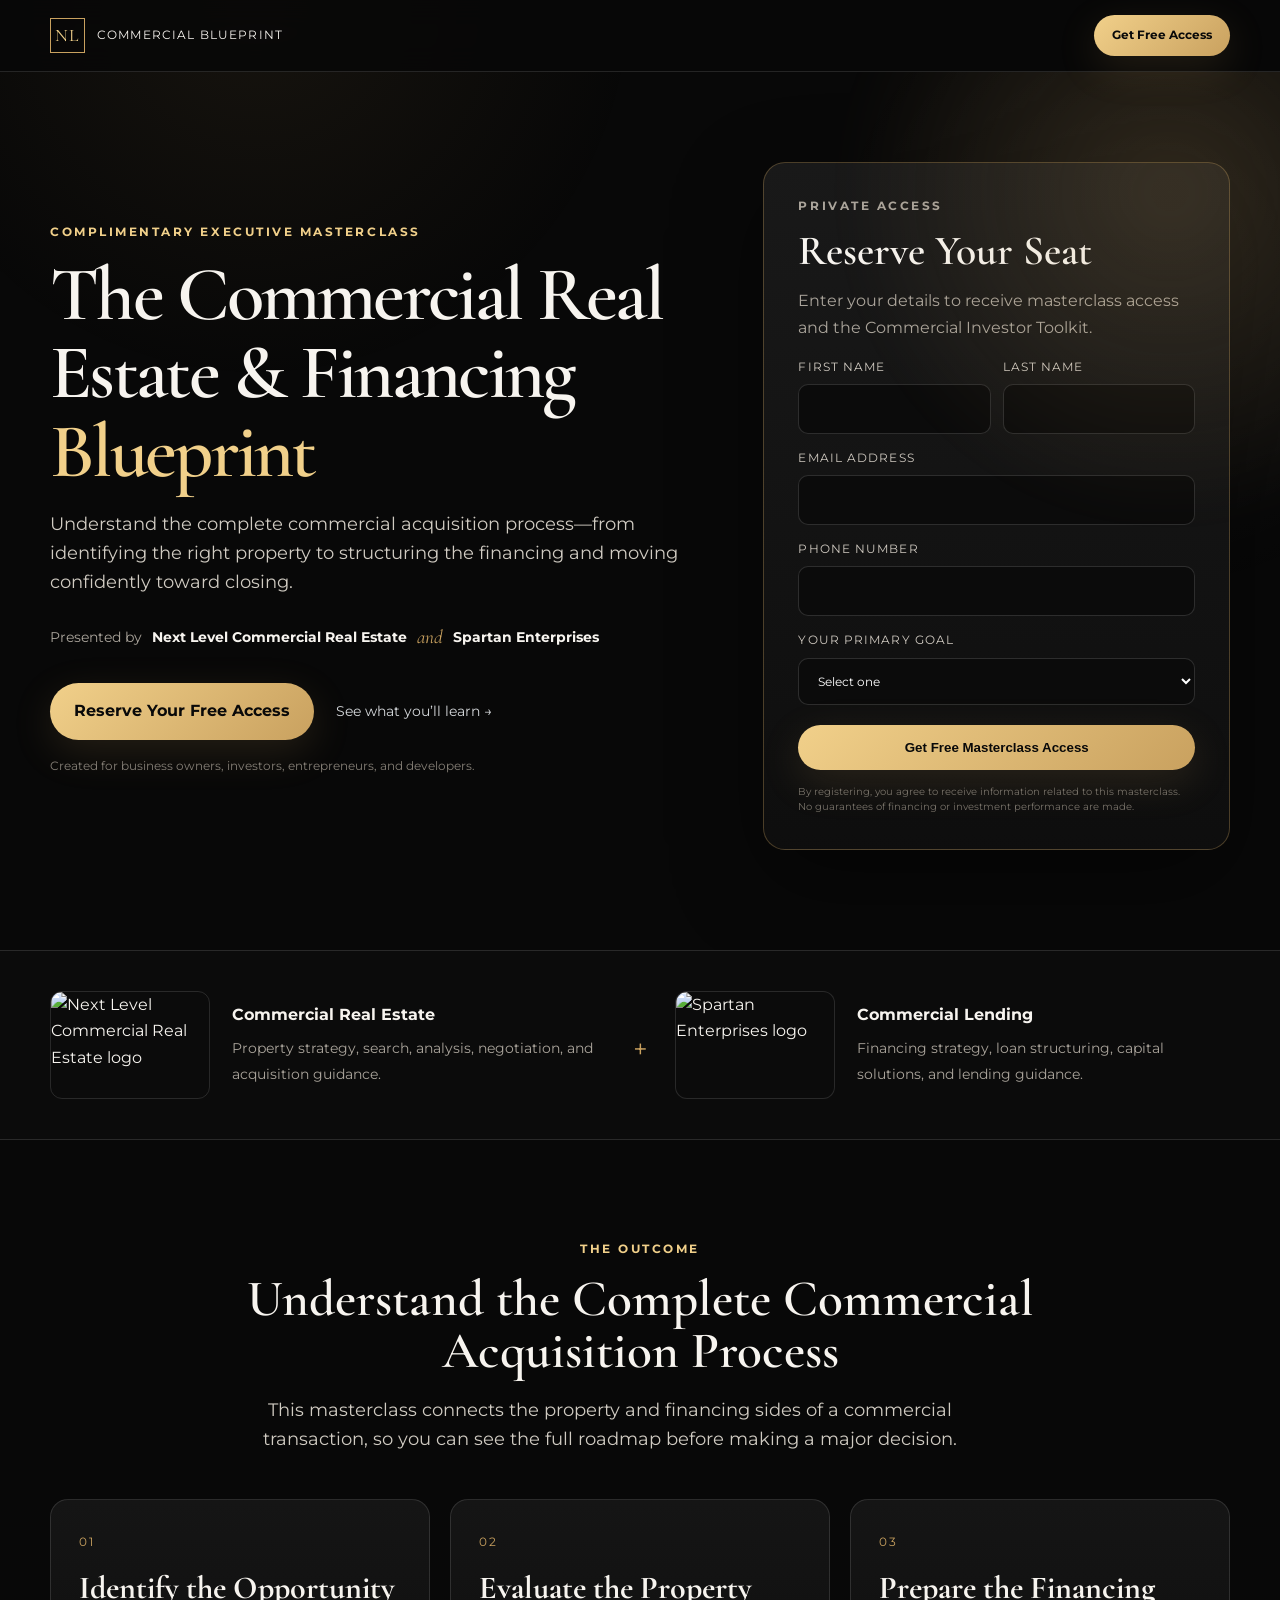
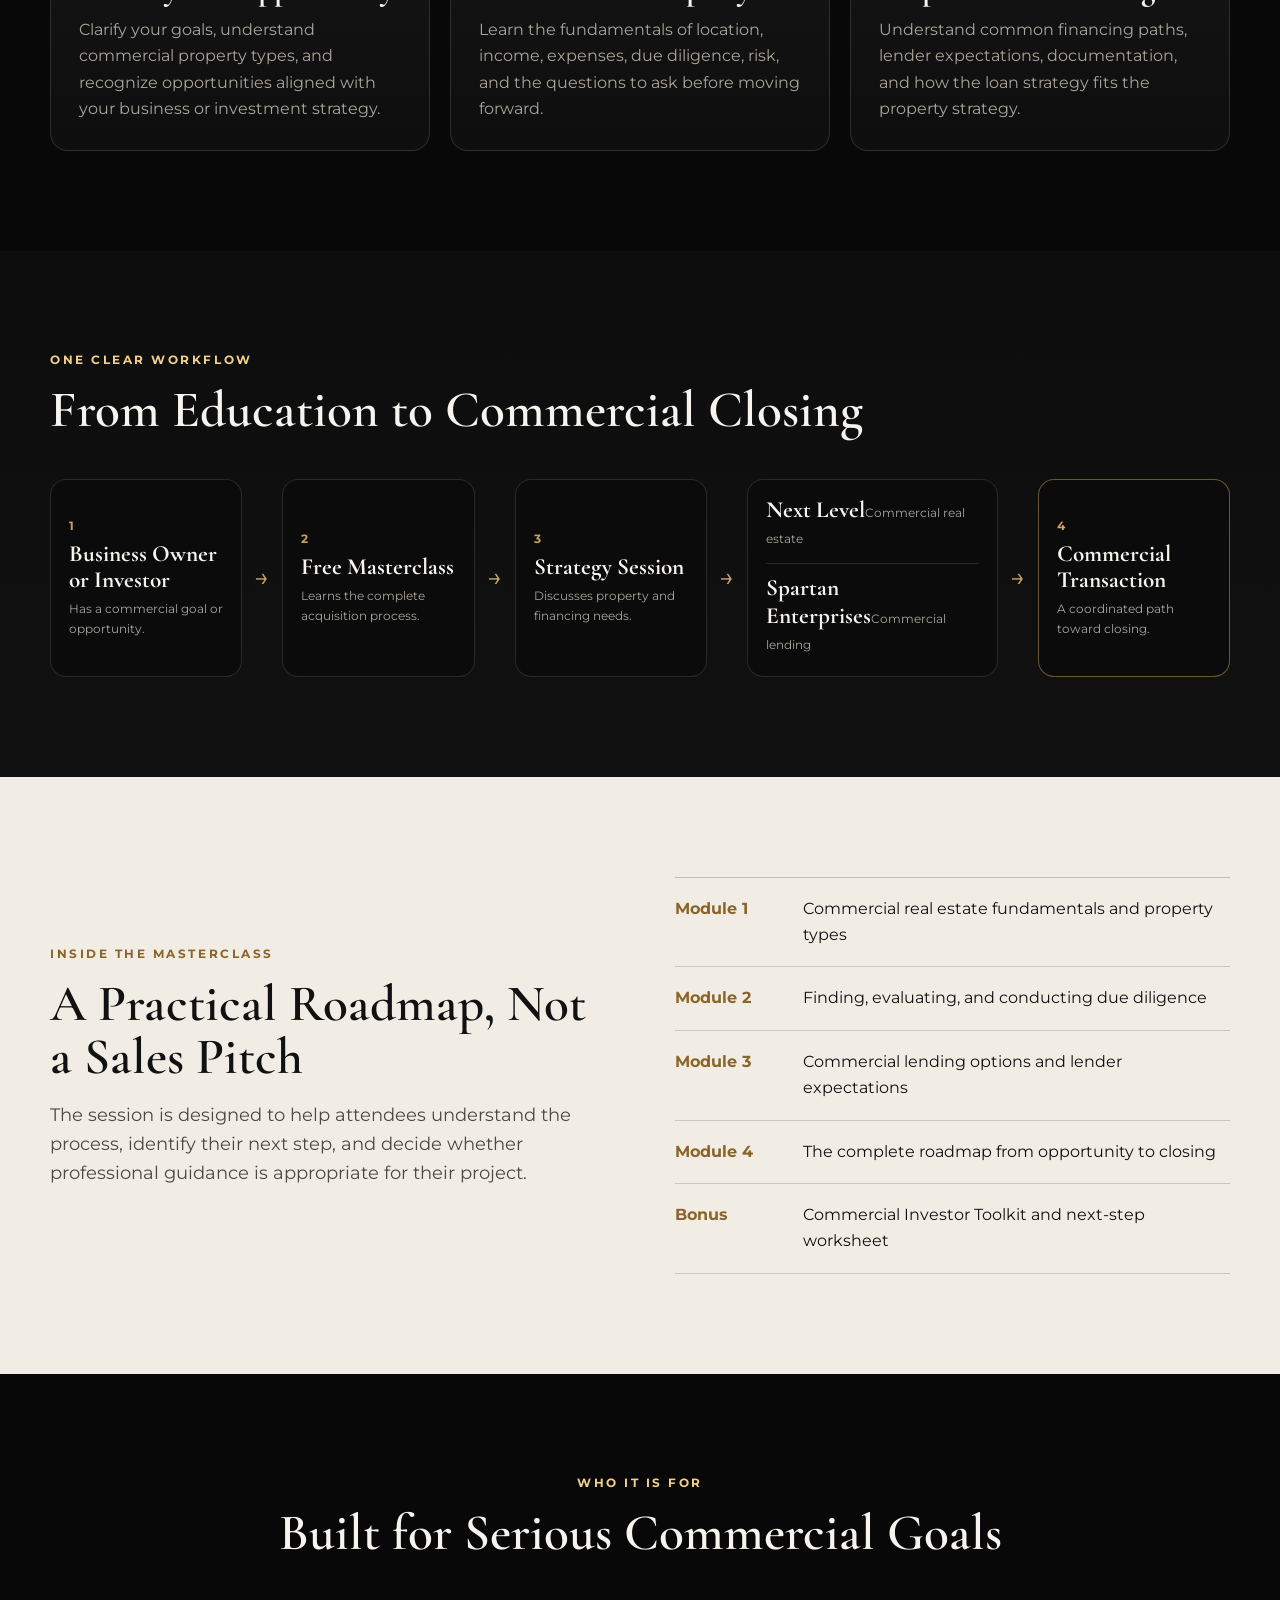
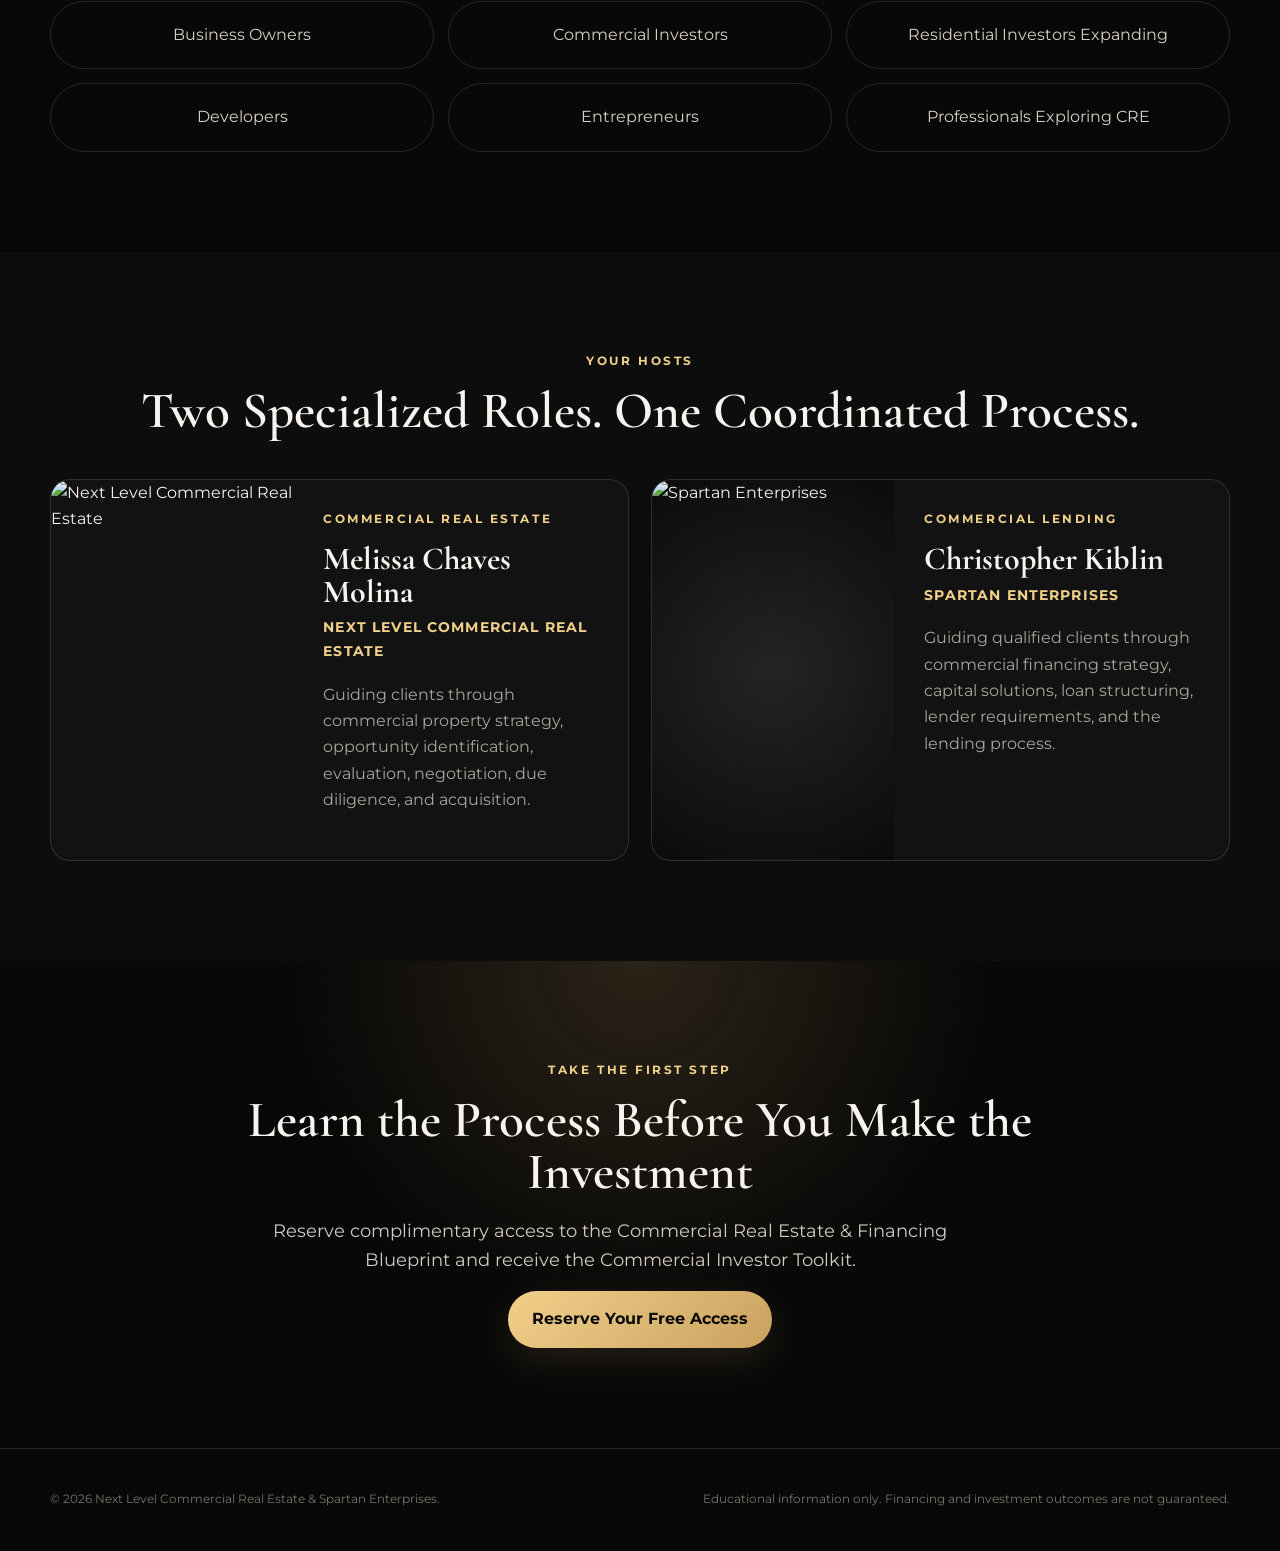
==== index.html @ 34860b04 "Add files via upload" ====
<!doctype html>
<html lang="en">
<head>
  <meta charset="utf-8" />
  <meta name="viewport" content="width=device-width, initial-scale=1" />
  <meta name="description" content="A complimentary commercial real estate and financing masterclass presented by Next Level Commercial Real Estate and Spartan Enterprises." />
  <title>The Commercial Real Estate & Financing Blueprint</title>
  <link rel="preconnect" href="https://fonts.googleapis.com">
  <link rel="preconnect" href="https://fonts.gstatic.com" crossorigin>
  <link href="https://fonts.googleapis.com/css2?family=Cormorant+Garamond:wght@500;600;700&family=Montserrat:wght@400;500;600;700&display=swap" rel="stylesheet">
  <link rel="stylesheet" href="styles.css" />
</head>
<body>
  <header class="site-header">
    <a class="brand-mini" href="#top" aria-label="Home">
      <span class="brand-mark">NL</span>
      <span>Commercial Blueprint</span>
    </a>
    <a class="btn btn-small" href="#register">Get Free Access</a>
  </header>

  <main id="top">
    <section class="hero section">
      <div class="hero-glow"></div>
      <div class="container hero-grid">
        <div class="hero-copy reveal">
          <p class="eyebrow">Complimentary Executive Masterclass</p>
          <h1>The Commercial Real Estate &amp; Financing <span>Blueprint</span></h1>
          <p class="hero-subtitle">Understand the complete commercial acquisition process—from identifying the right property to structuring the financing and moving confidently toward closing.</p>
          <div class="presented-by">
            <span>Presented by</span>
            <strong>Next Level Commercial Real Estate</strong>
            <i>and</i>
            <strong>Spartan Enterprises</strong>
          </div>
          <div class="hero-actions">
            <a class="btn" href="#register">Reserve Your Free Access</a>
            <a class="text-link" href="#learn">See what you’ll learn →</a>
          </div>
          <p class="microcopy">Created for business owners, investors, entrepreneurs, and developers.</p>
        </div>

        <aside class="registration-card reveal" id="register">
          <p class="eyebrow">Private Access</p>
          <h2>Reserve Your Seat</h2>
          <p>Enter your details to receive masterclass access and the Commercial Investor Toolkit.</p>
          <form name="masterclass-registration" method="POST" action="/thank-you.html" data-netlify="true" netlify-honeypot="bot-field">
            <input type="hidden" name="form-name" value="masterclass-registration" />
            <p class="hidden"><label>Don’t fill this out: <input name="bot-field" /></label></p>
            <div class="form-row">
              <label>First name<input required name="first-name" autocomplete="given-name" /></label>
              <label>Last name<input required name="last-name" autocomplete="family-name" /></label>
            </div>
            <label>Email address<input required type="email" name="email" autocomplete="email" /></label>
            <label>Phone number<input required type="tel" name="phone" autocomplete="tel" /></label>
            <label>Your primary goal
              <select required name="goal">
                <option value="">Select one</option>
                <option>Buy a property for my business</option>
                <option>Invest in commercial real estate</option>
                <option>Finance or refinance a property</option>
                <option>Develop a commercial project</option>
                <option>Learn the process first</option>
              </select>
            </label>
            <button class="btn btn-full" type="submit">Get Free Masterclass Access</button>
            <small>By registering, you agree to receive information related to this masterclass. No guarantees of financing or investment performance are made.</small>
          </form>
        </aside>
      </div>
    </section>

    <section class="logo-strip">
      <div class="container logo-grid">
        <article class="logo-card reveal">
          <img src="assets/next-level-logo.jpg" alt="Next Level Commercial Real Estate logo" />
          <div><p>Commercial Real Estate</p><span>Property strategy, search, analysis, negotiation, and acquisition guidance.</span></div>
        </article>
        <div class="plus" aria-hidden="true">+</div>
        <article class="logo-card spartan reveal">
          <img src="assets/spartan-logo.png" alt="Spartan Enterprises logo" />
          <div><p>Commercial Lending</p><span>Financing strategy, loan structuring, capital solutions, and lending guidance.</span></div>
        </article>
      </div>
    </section>

    <section class="section" id="learn">
      <div class="container narrow center reveal">
        <p class="eyebrow">The Outcome</p>
        <h2>Understand the Complete Commercial Acquisition Process</h2>
        <p class="lead">This masterclass connects the property and financing sides of a commercial transaction, so you can see the full roadmap before making a major decision.</p>
      </div>
      <div class="container cards three-col">
        <article class="info-card reveal"><span>01</span><h3>Identify the Opportunity</h3><p>Clarify your goals, understand commercial property types, and recognize opportunities aligned with your business or investment strategy.</p></article>
        <article class="info-card reveal"><span>02</span><h3>Evaluate the Property</h3><p>Learn the fundamentals of location, income, expenses, due diligence, risk, and the questions to ask before moving forward.</p></article>
        <article class="info-card reveal"><span>03</span><h3>Prepare the Financing</h3><p>Understand common financing paths, lender expectations, documentation, and how the loan strategy fits the property strategy.</p></article>
      </div>
    </section>

    <section class="section workflow-section">
      <div class="container">
        <div class="section-heading reveal"><p class="eyebrow">One Clear Workflow</p><h2>From Education to Commercial Closing</h2></div>
        <div class="workflow reveal">
          <div class="step"><b>1</b><strong>Business Owner or Investor</strong><span>Has a commercial goal or opportunity.</span></div>
          <div class="arrow">→</div>
          <div class="step"><b>2</b><strong>Free Masterclass</strong><span>Learns the complete acquisition process.</span></div>
          <div class="arrow">→</div>
          <div class="step"><b>3</b><strong>Strategy Session</strong><span>Discusses property and financing needs.</span></div>
          <div class="arrow">→</div>
          <div class="dual-step">
            <div><strong>Next Level</strong><span>Commercial real estate</span></div>
            <div><strong>Spartan Enterprises</strong><span>Commercial lending</span></div>
          </div>
          <div class="arrow">→</div>
          <div class="step success"><b>4</b><strong>Commercial Transaction</strong><span>A coordinated path toward closing.</span></div>
        </div>
      </div>
    </section>

    <section class="section dark-panel">
      <div class="container split">
        <div class="reveal">
          <p class="eyebrow">Inside the Masterclass</p>
          <h2>A Practical Roadmap, Not a Sales Pitch</h2>
          <p class="lead">The session is designed to help attendees understand the process, identify their next step, and decide whether professional guidance is appropriate for their project.</p>
        </div>
        <div class="lesson-list reveal">
          <div><b>Module 1</b><span>Commercial real estate fundamentals and property types</span></div>
          <div><b>Module 2</b><span>Finding, evaluating, and conducting due diligence</span></div>
          <div><b>Module 3</b><span>Commercial lending options and lender expectations</span></div>
          <div><b>Module 4</b><span>The complete roadmap from opportunity to closing</span></div>
          <div><b>Bonus</b><span>Commercial Investor Toolkit and next-step worksheet</span></div>
        </div>
      </div>
    </section>

    <section class="section">
      <div class="container">
        <div class="section-heading center reveal"><p class="eyebrow">Who It Is For</p><h2>Built for Serious Commercial Goals</h2></div>
        <div class="audience-grid reveal">
          <span>Business Owners</span><span>Commercial Investors</span><span>Residential Investors Expanding</span><span>Developers</span><span>Entrepreneurs</span><span>Professionals Exploring CRE</span>
        </div>
      </div>
    </section>

    <section class="section hosts-section">
      <div class="container">
        <div class="section-heading center reveal"><p class="eyebrow">Your Hosts</p><h2>Two Specialized Roles. One Coordinated Process.</h2></div>
        <div class="host-grid">
          <article class="host-card reveal"><img src="assets/next-level-logo.jpg" alt="Next Level Commercial Real Estate" /><div><p class="eyebrow">Commercial Real Estate</p><h3>Melissa Chaves Molina</h3><h4>Next Level Commercial Real Estate</h4><p>Guiding clients through commercial property strategy, opportunity identification, evaluation, negotiation, due diligence, and acquisition.</p></div></article>
          <article class="host-card reveal"><img class="spartan-host" src="assets/spartan-logo.png" alt="Spartan Enterprises" /><div><p class="eyebrow">Commercial Lending</p><h3>Christopher Kiblin</h3><h4>Spartan Enterprises</h4><p>Guiding qualified clients through commercial financing strategy, capital solutions, loan structuring, lender requirements, and the lending process.</p></div></article>
        </div>
      </div>
    </section>

    <section class="section final-cta">
      <div class="container center narrow reveal">
        <p class="eyebrow">Take the First Step</p>
        <h2>Learn the Process Before You Make the Investment</h2>
        <p class="lead">Reserve complimentary access to the Commercial Real Estate &amp; Financing Blueprint and receive the Commercial Investor Toolkit.</p>
        <a class="btn" href="#register">Reserve Your Free Access</a>
      </div>
    </section>
  </main>

  <footer>
    <div class="container footer-grid"><p>© <span id="year"></span> Next Level Commercial Real Estate &amp; Spartan Enterprises.</p><p>Educational information only. Financing and investment outcomes are not guaranteed.</p></div>
  </footer>
  <script src="script.js"></script>
</body>
</html>
---- styles.css ----
:root{--black:#080808;--panel:#111;--panel2:#171717;--white:#f7f4ef;--muted:#aaa49b;--gold:#c9a15f;--gold2:#f1d08a;--silver:#d4d7da;--line:rgba(255,255,255,.12);--radius:22px}
*{box-sizing:border-box}html{scroll-behavior:smooth}body{margin:0;background:var(--black);color:var(--white);font-family:Montserrat,Arial,sans-serif;line-height:1.65}body:before{content:"";position:fixed;inset:0;pointer-events:none;background:radial-gradient(circle at 20% 0%,rgba(201,161,95,.08),transparent 28%),radial-gradient(circle at 90% 30%,rgba(255,255,255,.045),transparent 25%);z-index:-1}img{max-width:100%;display:block}a{color:inherit;text-decoration:none}.container{width:min(1180px,calc(100% - 40px));margin:auto}.narrow{max-width:820px}.center{text-align:center}.section{padding:100px 0}.site-header{height:72px;display:flex;align-items:center;justify-content:space-between;padding:0 max(24px,calc((100% - 1180px)/2));border-bottom:1px solid var(--line);position:sticky;top:0;background:rgba(8,8,8,.86);backdrop-filter:blur(14px);z-index:20}.brand-mini{display:flex;gap:12px;align-items:center;text-transform:uppercase;letter-spacing:.1em;font-size:.72rem}.brand-mark{display:grid;place-items:center;width:35px;height:35px;border:1px solid var(--gold);color:var(--gold2);font-family:"Cormorant Garamond",serif;font-size:1.1rem}.btn{display:inline-flex;align-items:center;justify-content:center;background:linear-gradient(135deg,var(--gold2),var(--gold));color:#090909;padding:15px 24px;border:none;border-radius:999px;font-weight:700;cursor:pointer;box-shadow:0 12px 40px rgba(201,161,95,.15);transition:.2s transform,.2s box-shadow}.btn:hover{transform:translateY(-2px);box-shadow:0 16px 50px rgba(201,161,95,.25)}.btn-small{padding:10px 18px;font-size:.78rem}.btn-full{width:100%;margin-top:6px}.hero{position:relative;overflow:hidden;padding-top:90px}.hero-glow{position:absolute;width:720px;height:720px;border-radius:50%;background:radial-gradient(circle,rgba(201,161,95,.18),transparent 65%);right:-250px;top:-240px;filter:blur(15px)}.hero-grid{display:grid;grid-template-columns:1.1fr .8fr;gap:72px;align-items:center}.eyebrow{text-transform:uppercase;letter-spacing:.22em;color:var(--gold2);font-size:.72rem;font-weight:700;margin:0 0 14px}h1,h2,h3{font-family:"Cormorant Garamond",serif;line-height:1.02;margin:0}h1{font-size:clamp(3.2rem,6vw,6.4rem);font-weight:600;letter-spacing:-.035em}h1 span{color:var(--gold2)}h2{font-size:clamp(2.5rem,4vw,4.4rem);font-weight:600}h3{font-size:2rem}.hero-subtitle,.lead{color:#d0cbc2;font-size:1.1rem;max-width:760px}.presented-by{margin:26px 0;display:flex;flex-wrap:wrap;gap:8px 10px;align-items:center;color:var(--muted);font-size:.9rem}.presented-by strong{color:var(--white)}.presented-by i{color:var(--gold);font-family:"Cormorant Garamond",serif;font-size:1.2rem}.hero-actions{display:flex;align-items:center;gap:22px;margin-top:30px}.text-link{color:var(--silver);font-size:.9rem}.microcopy{font-size:.78rem;color:#857f76;margin-top:16px}.registration-card{background:linear-gradient(180deg,rgba(26,26,26,.96),rgba(14,14,14,.98));border:1px solid rgba(201,161,95,.32);border-radius:var(--radius);padding:34px;box-shadow:0 30px 90px rgba(0,0,0,.45)}.registration-card h2{font-size:2.6rem}.registration-card>p{color:var(--muted)}form{display:grid;gap:14px}.form-row{display:grid;grid-template-columns:1fr 1fr;gap:12px}label{display:grid;gap:7px;font-size:.76rem;text-transform:uppercase;letter-spacing:.09em;color:#cfc9c0}input,select{width:100%;padding:14px 15px;border:1px solid rgba(255,255,255,.14);border-radius:10px;background:#0b0b0b;color:white;font:inherit;outline:none}input:focus,select:focus{border-color:var(--gold)}form small{color:#777168;font-size:.65rem;line-height:1.5}.hidden{display:none}.logo-strip{padding:40px 0;border-block:1px solid var(--line);background:#0b0b0b}.logo-grid{display:grid;grid-template-columns:1fr auto 1fr;gap:28px;align-items:center}.logo-card{display:grid;grid-template-columns:160px 1fr;gap:22px;align-items:center}.logo-card img{width:160px;height:108px;object-fit:cover;border-radius:12px;border:1px solid var(--line)}.logo-card.spartan img{object-fit:contain;background:#0b0b0b}.logo-card p{font-weight:700;margin:0 0 6px}.logo-card span{font-size:.85rem;color:var(--muted)}.plus{font:600 2rem "Cormorant Garamond",serif;color:var(--gold)}.three-col{display:grid;grid-template-columns:repeat(3,1fr);gap:20px;margin-top:46px}.info-card{padding:28px;border:1px solid var(--line);border-radius:18px;background:linear-gradient(180deg,#151515,#0e0e0e)}.info-card>span{color:var(--gold);font-size:.75rem;letter-spacing:.2em}.info-card h3{margin:18px 0 12px;font-size:2rem}.info-card p{color:var(--muted);margin:0}.section-heading{margin-bottom:42px}.workflow-section{background:linear-gradient(180deg,#0d0d0d,#111)}.workflow{display:grid;grid-template-columns:1fr auto 1fr auto 1fr auto 1.3fr auto 1fr;gap:12px;align-items:stretch}.step,.dual-step{border:1px solid var(--line);border-radius:16px;padding:18px;background:#0b0b0b;display:flex;flex-direction:column;justify-content:center}.step b{color:var(--gold);font-size:.75rem}.step strong,.dual-step strong{margin:6px 0;font-family:"Cormorant Garamond",serif;font-size:1.45rem;line-height:1.1}.step span,.dual-step span{color:var(--muted);font-size:.75rem}.arrow{display:grid;place-items:center;color:var(--gold);font-size:1.6rem}.dual-step{gap:12px}.dual-step div+div{padding-top:12px;border-top:1px solid var(--line)}.success{border-color:rgba(201,161,95,.5)}.dark-panel{background:#f1ede5;color:#111}.dark-panel .eyebrow{color:#8a6428}.dark-panel .lead{color:#4c4943}.split{display:grid;grid-template-columns:1fr 1fr;gap:70px;align-items:center}.lesson-list{border-top:1px solid rgba(0,0,0,.2)}.lesson-list div{display:grid;grid-template-columns:110px 1fr;gap:18px;padding:18px 0;border-bottom:1px solid rgba(0,0,0,.16)}.lesson-list b{color:#8a6428}.audience-grid{display:grid;grid-template-columns:repeat(3,1fr);gap:14px}.audience-grid span{padding:20px;border:1px solid var(--line);border-radius:999px;text-align:center;color:#d7d0c5}.hosts-section{background:#0d0d0d}.host-grid{display:grid;grid-template-columns:1fr 1fr;gap:22px}.host-card{border:1px solid var(--line);border-radius:20px;overflow:hidden;background:#121212;display:grid;grid-template-columns:42% 1fr;min-height:360px}.host-card img{width:100%;height:100%;object-fit:cover}.host-card .spartan-host{object-fit:contain;background:radial-gradient(circle,#242424,#0b0b0b)}.host-card>div{padding:30px}.host-card h4{color:var(--gold2);margin:8px 0 18px;font-size:.9rem;text-transform:uppercase;letter-spacing:.08em}.host-card p:last-child{color:var(--muted)}.final-cta{background:radial-gradient(circle at 50% 0%,rgba(201,161,95,.18),transparent 45%)}footer{padding:30px 0;border-top:1px solid var(--line);color:#777168;font-size:.72rem}.footer-grid{display:flex;justify-content:space-between;gap:24px}.reveal{opacity:0;transform:translateY(18px);transition:.7s ease}.reveal.visible{opacity:1;transform:none}
@media(max-width:980px){.hero-grid,.split,.host-grid{grid-template-columns:1fr}.hero-grid{gap:45px}.workflow{grid-template-columns:1fr}.arrow{transform:rotate(90deg)}.logo-grid{grid-template-columns:1fr}.plus{text-align:center}.three-col{grid-template-columns:1fr}.host-card{grid-template-columns:220px 1fr}}
@media(max-width:650px){.section{padding:72px 0}.container{width:min(100% - 24px,1180px)}.site-header{padding:0 14px}.brand-mini span:last-child{display:none}.hero{padding-top:55px}.hero-actions{align-items:flex-start;flex-direction:column}.form-row{grid-template-columns:1fr}.registration-card{padding:24px}.logo-card{grid-template-columns:110px 1fr}.logo-card img{width:110px;height:85px}.audience-grid{grid-template-columns:1fr}.host-card{grid-template-columns:1fr}.host-card img{height:250px}.footer-grid{flex-direction:column}.presented-by{display:block}.presented-by>*{display:block;margin:5px 0}}
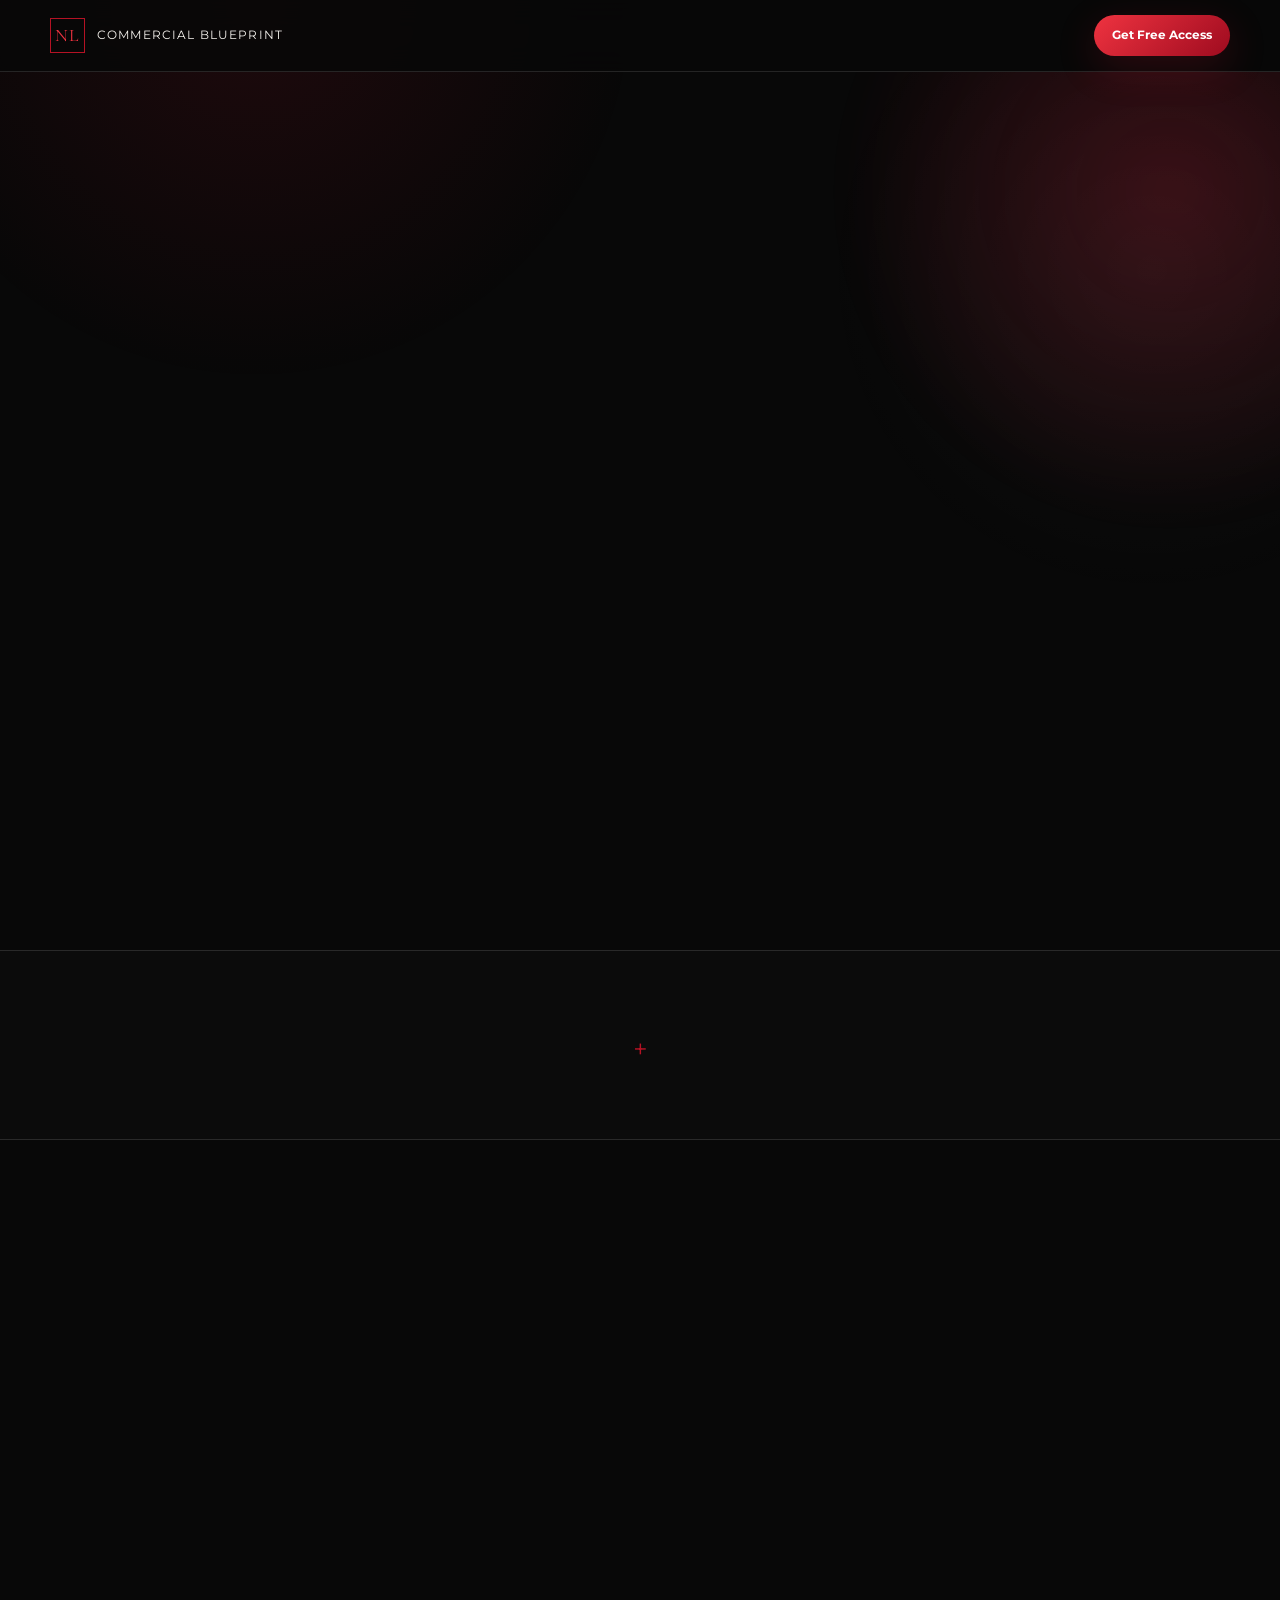
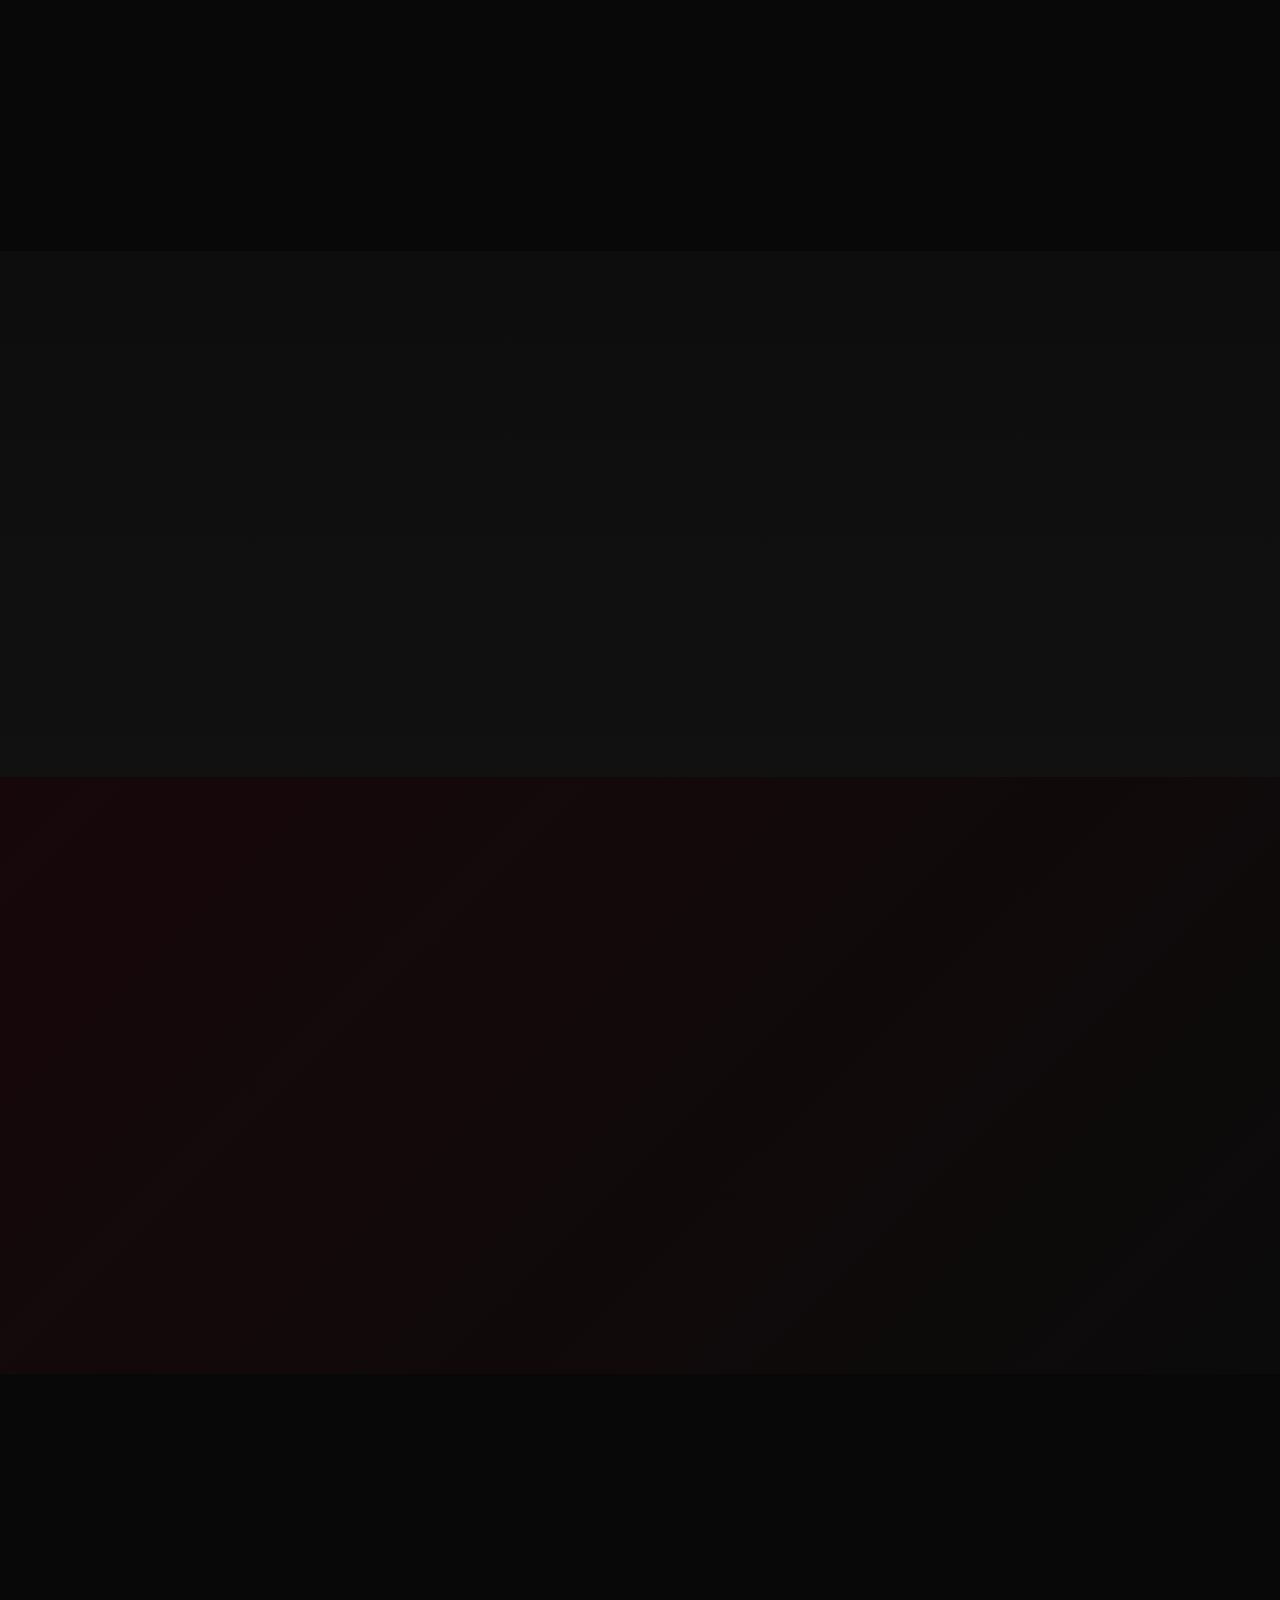
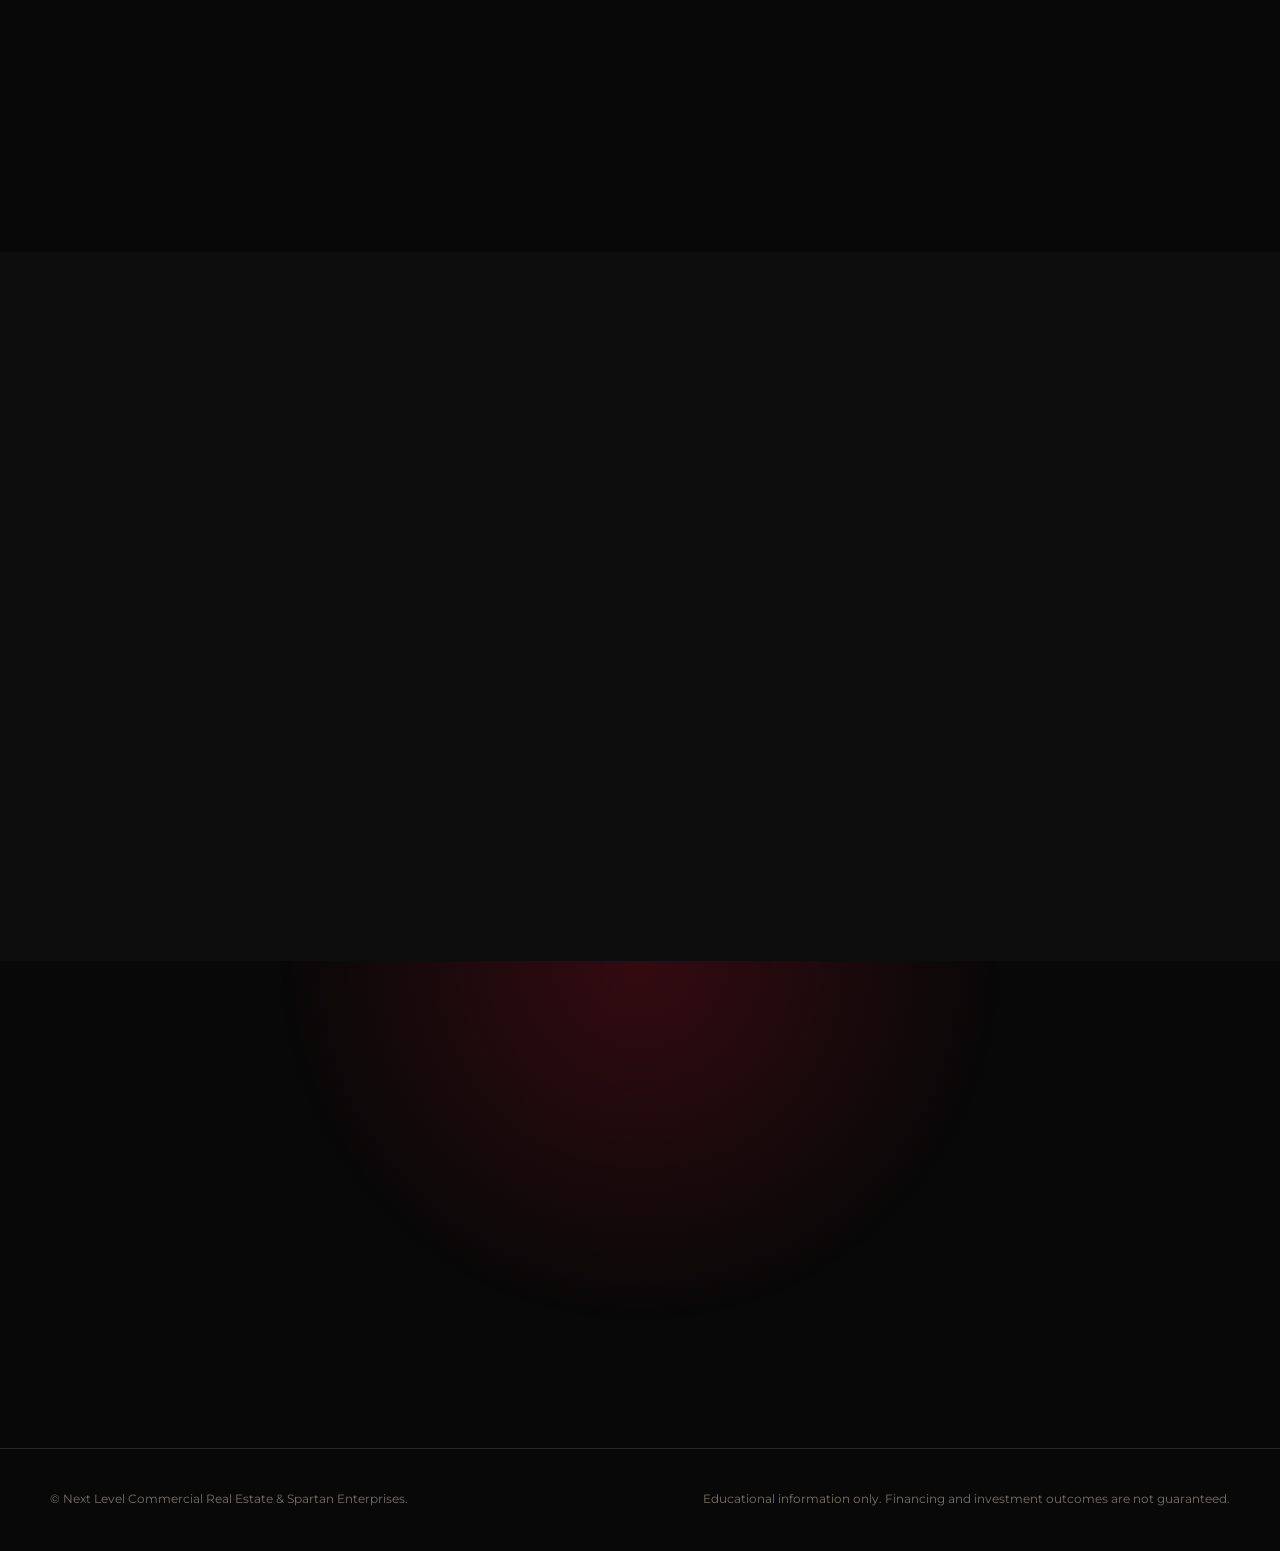
==== commit 818d74ed: "commercial-blueprint" ====
--- a/index.html
+++ b/index.html
@@ -73,12 +73,12 @@
     <section class="logo-strip">
       <div class="container logo-grid">
         <article class="logo-card reveal">
-          <img src="assets/next-level-logo.jpg" alt="Next Level Commercial Real Estate logo" />
+          <img src="./next-level-logo.jpg" alt="Next Level Commercial Real Estate logo" />
           <div><p>Commercial Real Estate</p><span>Property strategy, search, analysis, negotiation, and acquisition guidance.</span></div>
         </article>
         <div class="plus" aria-hidden="true">+</div>
         <article class="logo-card spartan reveal">
-          <img src="assets/spartan-logo.png" alt="Spartan Enterprises logo" />
+          <img src="./spartan-logo.png" alt="Spartan Enterprises logo" />
           <div><p>Commercial Lending</p><span>Financing strategy, loan structuring, capital solutions, and lending guidance.</span></div>
         </article>
       </div>
@@ -147,8 +147,8 @@
       <div class="container">
         <div class="section-heading center reveal"><p class="eyebrow">Your Hosts</p><h2>Two Specialized Roles. One Coordinated Process.</h2></div>
         <div class="host-grid">
-          <article class="host-card reveal"><img src="assets/next-level-logo.jpg" alt="Next Level Commercial Real Estate" /><div><p class="eyebrow">Commercial Real Estate</p><h3>Melissa Chaves Molina</h3><h4>Next Level Commercial Real Estate</h4><p>Guiding clients through commercial property strategy, opportunity identification, evaluation, negotiation, due diligence, and acquisition.</p></div></article>
-          <article class="host-card reveal"><img class="spartan-host" src="assets/spartan-logo.png" alt="Spartan Enterprises" /><div><p class="eyebrow">Commercial Lending</p><h3>Christopher Kiblin</h3><h4>Spartan Enterprises</h4><p>Guiding qualified clients through commercial financing strategy, capital solutions, loan structuring, lender requirements, and the lending process.</p></div></article>
+          <article class="host-card reveal"><img src="./next-level-logo.jpg" alt="Next Level Commercial Real Estate" /><div><p class="eyebrow">Commercial Real Estate</p><h3>Melissa Chaves Molina</h3><h4>Next Level Commercial Real Estate</h4><p>Guiding clients through commercial property strategy, opportunity identification, evaluation, negotiation, due diligence, and acquisition.</p></div></article>
+          <article class="host-card reveal"><img class="spartan-host" src="./spartan-logo.png" alt="Spartan Enterprises" /><div><p class="eyebrow">Commercial Lending</p><h3>Christopher Kiblin</h3><h4>Spartan Enterprises</h4><p>Guiding qualified clients through commercial financing strategy, capital solutions, loan structuring, lender requirements, and the lending process.</p></div></article>
         </div>
       </div>
     </section>
--- a/styles.css
+++ b/styles.css
@@ -1,4 +1,6 @@
-:root{--black:#080808;--panel:#111;--panel2:#171717;--white:#f7f4ef;--muted:#aaa49b;--gold:#c9a15f;--gold2:#f1d08a;--silver:#d4d7da;--line:rgba(255,255,255,.12);--radius:22px}
-*{box-sizing:border-box}html{scroll-behavior:smooth}body{margin:0;background:var(--black);color:var(--white);font-family:Montserrat,Arial,sans-serif;line-height:1.65}body:before{content:"";position:fixed;inset:0;pointer-events:none;background:radial-gradient(circle at 20% 0%,rgba(201,161,95,.08),transparent 28%),radial-gradient(circle at 90% 30%,rgba(255,255,255,.045),transparent 25%);z-index:-1}img{max-width:100%;display:block}a{color:inherit;text-decoration:none}.container{width:min(1180px,calc(100% - 40px));margin:auto}.narrow{max-width:820px}.center{text-align:center}.section{padding:100px 0}.site-header{height:72px;display:flex;align-items:center;justify-content:space-between;padding:0 max(24px,calc((100% - 1180px)/2));border-bottom:1px solid var(--line);position:sticky;top:0;background:rgba(8,8,8,.86);backdrop-filter:blur(14px);z-index:20}.brand-mini{display:flex;gap:12px;align-items:center;text-transform:uppercase;letter-spacing:.1em;font-size:.72rem}.brand-mark{display:grid;place-items:center;width:35px;height:35px;border:1px solid var(--gold);color:var(--gold2);font-family:"Cormorant Garamond",serif;font-size:1.1rem}.btn{display:inline-flex;align-items:center;justify-content:center;background:linear-gradient(135deg,var(--gold2),var(--gold));color:#090909;padding:15px 24px;border:none;border-radius:999px;font-weight:700;cursor:pointer;box-shadow:0 12px 40px rgba(201,161,95,.15);transition:.2s transform,.2s box-shadow}.btn:hover{transform:translateY(-2px);box-shadow:0 16px 50px rgba(201,161,95,.25)}.btn-small{padding:10px 18px;font-size:.78rem}.btn-full{width:100%;margin-top:6px}.hero{position:relative;overflow:hidden;padding-top:90px}.hero-glow{position:absolute;width:720px;height:720px;border-radius:50%;background:radial-gradient(circle,rgba(201,161,95,.18),transparent 65%);right:-250px;top:-240px;filter:blur(15px)}.hero-grid{display:grid;grid-template-columns:1.1fr .8fr;gap:72px;align-items:center}.eyebrow{text-transform:uppercase;letter-spacing:.22em;color:var(--gold2);font-size:.72rem;font-weight:700;margin:0 0 14px}h1,h2,h3{font-family:"Cormorant Garamond",serif;line-height:1.02;margin:0}h1{font-size:clamp(3.2rem,6vw,6.4rem);font-weight:600;letter-spacing:-.035em}h1 span{color:var(--gold2)}h2{font-size:clamp(2.5rem,4vw,4.4rem);font-weight:600}h3{font-size:2rem}.hero-subtitle,.lead{color:#d0cbc2;font-size:1.1rem;max-width:760px}.presented-by{margin:26px 0;display:flex;flex-wrap:wrap;gap:8px 10px;align-items:center;color:var(--muted);font-size:.9rem}.presented-by strong{color:var(--white)}.presented-by i{color:var(--gold);font-family:"Cormorant Garamond",serif;font-size:1.2rem}.hero-actions{display:flex;align-items:center;gap:22px;margin-top:30px}.text-link{color:var(--silver);font-size:.9rem}.microcopy{font-size:.78rem;color:#857f76;margin-top:16px}.registration-card{background:linear-gradient(180deg,rgba(26,26,26,.96),rgba(14,14,14,.98));border:1px solid rgba(201,161,95,.32);border-radius:var(--radius);padding:34px;box-shadow:0 30px 90px rgba(0,0,0,.45)}.registration-card h2{font-size:2.6rem}.registration-card>p{color:var(--muted)}form{display:grid;gap:14px}.form-row{display:grid;grid-template-columns:1fr 1fr;gap:12px}label{display:grid;gap:7px;font-size:.76rem;text-transform:uppercase;letter-spacing:.09em;color:#cfc9c0}input,select{width:100%;padding:14px 15px;border:1px solid rgba(255,255,255,.14);border-radius:10px;background:#0b0b0b;color:white;font:inherit;outline:none}input:focus,select:focus{border-color:var(--gold)}form small{color:#777168;font-size:.65rem;line-height:1.5}.hidden{display:none}.logo-strip{padding:40px 0;border-block:1px solid var(--line);background:#0b0b0b}.logo-grid{display:grid;grid-template-columns:1fr auto 1fr;gap:28px;align-items:center}.logo-card{display:grid;grid-template-columns:160px 1fr;gap:22px;align-items:center}.logo-card img{width:160px;height:108px;object-fit:cover;border-radius:12px;border:1px solid var(--line)}.logo-card.spartan img{object-fit:contain;background:#0b0b0b}.logo-card p{font-weight:700;margin:0 0 6px}.logo-card span{font-size:.85rem;color:var(--muted)}.plus{font:600 2rem "Cormorant Garamond",serif;color:var(--gold)}.three-col{display:grid;grid-template-columns:repeat(3,1fr);gap:20px;margin-top:46px}.info-card{padding:28px;border:1px solid var(--line);border-radius:18px;background:linear-gradient(180deg,#151515,#0e0e0e)}.info-card>span{color:var(--gold);font-size:.75rem;letter-spacing:.2em}.info-card h3{margin:18px 0 12px;font-size:2rem}.info-card p{color:var(--muted);margin:0}.section-heading{margin-bottom:42px}.workflow-section{background:linear-gradient(180deg,#0d0d0d,#111)}.workflow{display:grid;grid-template-columns:1fr auto 1fr auto 1fr auto 1.3fr auto 1fr;gap:12px;align-items:stretch}.step,.dual-step{border:1px solid var(--line);border-radius:16px;padding:18px;background:#0b0b0b;display:flex;flex-direction:column;justify-content:center}.step b{color:var(--gold);font-size:.75rem}.step strong,.dual-step strong{margin:6px 0;font-family:"Cormorant Garamond",serif;font-size:1.45rem;line-height:1.1}.step span,.dual-step span{color:var(--muted);font-size:.75rem}.arrow{display:grid;place-items:center;color:var(--gold);font-size:1.6rem}.dual-step{gap:12px}.dual-step div+div{padding-top:12px;border-top:1px solid var(--line)}.success{border-color:rgba(201,161,95,.5)}.dark-panel{background:#f1ede5;color:#111}.dark-panel .eyebrow{color:#8a6428}.dark-panel .lead{color:#4c4943}.split{display:grid;grid-template-columns:1fr 1fr;gap:70px;align-items:center}.lesson-list{border-top:1px solid rgba(0,0,0,.2)}.lesson-list div{display:grid;grid-template-columns:110px 1fr;gap:18px;padding:18px 0;border-bottom:1px solid rgba(0,0,0,.16)}.lesson-list b{color:#8a6428}.audience-grid{display:grid;grid-template-columns:repeat(3,1fr);gap:14px}.audience-grid span{padding:20px;border:1px solid var(--line);border-radius:999px;text-align:center;color:#d7d0c5}.hosts-section{background:#0d0d0d}.host-grid{display:grid;grid-template-columns:1fr 1fr;gap:22px}.host-card{border:1px solid var(--line);border-radius:20px;overflow:hidden;background:#121212;display:grid;grid-template-columns:42% 1fr;min-height:360px}.host-card img{width:100%;height:100%;object-fit:cover}.host-card .spartan-host{object-fit:contain;background:radial-gradient(circle,#242424,#0b0b0b)}.host-card>div{padding:30px}.host-card h4{color:var(--gold2);margin:8px 0 18px;font-size:.9rem;text-transform:uppercase;letter-spacing:.08em}.host-card p:last-child{color:var(--muted)}.final-cta{background:radial-gradient(circle at 50% 0%,rgba(201,161,95,.18),transparent 45%)}footer{padding:30px 0;border-top:1px solid var(--line);color:#777168;font-size:.72rem}.footer-grid{display:flex;justify-content:space-between;gap:24px}.reveal{opacity:0;transform:translateY(18px);transition:.7s ease}.reveal.visible{opacity:1;transform:none}
+:root{--black:#080808;--panel:#111;--panel2:#171717;--white:#f7f4ef;--muted:#aaa49b;--gold:#b51224;--gold2:#ef3340;--silver:#d4d7da;--line:rgba(255,255,255,.12);--radius:22px}
+*{box-sizing:border-box}html{scroll-behavior:smooth}body{margin:0;background:var(--black);color:var(--white);font-family:Montserrat,Arial,sans-serif;line-height:1.65}body:before{content:"";position:fixed;inset:0;pointer-events:none;background:radial-gradient(circle at 20% 0%,rgba(229,25,55,.10),transparent 28%),radial-gradient(circle at 90% 30%,rgba(255,255,255,.045),transparent 25%);z-index:-1}img{max-width:100%;display:block}a{color:inherit;text-decoration:none}.container{width:min(1180px,calc(100% - 40px));margin:auto}.narrow{max-width:820px}.center{text-align:center}.section{padding:100px 0}.site-header{height:72px;display:flex;align-items:center;justify-content:space-between;padding:0 max(24px,calc((100% - 1180px)/2));border-bottom:1px solid var(--line);position:sticky;top:0;background:rgba(8,8,8,.86);backdrop-filter:blur(14px);z-index:20}.brand-mini{display:flex;gap:12px;align-items:center;text-transform:uppercase;letter-spacing:.1em;font-size:.72rem}.brand-mark{display:grid;place-items:center;width:35px;height:35px;border:1px solid var(--gold);color:var(--gold2);font-family:"Cormorant Garamond",serif;font-size:1.1rem}.btn{display:inline-flex;align-items:center;justify-content:center;background:linear-gradient(135deg,#ef3340,#9e0b1f);color:#fff;padding:15px 24px;border:none;border-radius:999px;font-weight:700;cursor:pointer;box-shadow:0 12px 40px rgba(229,25,55,.18);transition:.2s transform,.2s box-shadow}.btn:hover{transform:translateY(-2px);box-shadow:0 16px 50px rgba(229,25,55,.30)}.btn-small{padding:10px 18px;font-size:.78rem}.btn-full{width:100%;margin-top:6px}.hero{position:relative;overflow:hidden;padding-top:90px}.hero-glow{position:absolute;width:720px;height:720px;border-radius:50%;background:radial-gradient(circle,rgba(229,25,55,.20),transparent 65%);right:-250px;top:-240px;filter:blur(15px)}.hero-grid{display:grid;grid-template-columns:1.1fr .8fr;gap:72px;align-items:center}.eyebrow{text-transform:uppercase;letter-spacing:.22em;color:var(--gold2);font-size:.72rem;font-weight:700;margin:0 0 14px}h1,h2,h3{font-family:"Cormorant Garamond",serif;line-height:1.02;margin:0}h1{font-size:clamp(3.2rem,6vw,6.4rem);font-weight:600;letter-spacing:-.035em}h1 span{color:var(--gold2)}h2{font-size:clamp(2.5rem,4vw,4.4rem);font-weight:600}h3{font-size:2rem}.hero-subtitle,.lead{color:#d0cbc2;font-size:1.1rem;max-width:760px}.presented-by{margin:26px 0;display:flex;flex-wrap:wrap;gap:8px 10px;align-items:center;color:var(--muted);font-size:.9rem}.presented-by strong{color:var(--white)}.presented-by i{color:var(--gold);font-family:"Cormorant Garamond",serif;font-size:1.2rem}.hero-actions{display:flex;align-items:center;gap:22px;margin-top:30px}.text-link{color:var(--silver);font-size:.9rem}.microcopy{font-size:.78rem;color:#857f76;margin-top:16px}.registration-card{background:linear-gradient(180deg,rgba(26,26,26,.96),rgba(14,14,14,.98));border:1px solid rgba(229,25,55,.42);border-radius:var(--radius);padding:34px;box-shadow:0 30px 90px rgba(0,0,0,.45)}.registration-card h2{font-size:2.6rem}.registration-card>p{color:var(--muted)}form{display:grid;gap:14px}.form-row{display:grid;grid-template-columns:1fr 1fr;gap:12px}label{display:grid;gap:7px;font-size:.76rem;text-transform:uppercase;letter-spacing:.09em;color:#cfc9c0}input,select{width:100%;padding:14px 15px;border:1px solid rgba(255,255,255,.14);border-radius:10px;background:#0b0b0b;color:white;font:inherit;outline:none}input:focus,select:focus{border-color:var(--gold)}form small{color:#777168;font-size:.65rem;line-height:1.5}.hidden{display:none}.logo-strip{padding:40px 0;border-block:1px solid var(--line);background:#0b0b0b}.logo-grid{display:grid;grid-template-columns:1fr auto 1fr;gap:28px;align-items:center}.logo-card{display:grid;grid-template-columns:160px 1fr;gap:22px;align-items:center}.logo-card img{width:160px;height:108px;object-fit:cover;border-radius:12px;border:1px solid var(--line)}.logo-card.spartan img{object-fit:contain;background:#0b0b0b}.logo-card p{font-weight:700;margin:0 0 6px}.logo-card span{font-size:.85rem;color:var(--muted)}.plus{font:600 2rem "Cormorant Garamond",serif;color:var(--gold)}.three-col{display:grid;grid-template-columns:repeat(3,1fr);gap:20px;margin-top:46px}.info-card{padding:28px;border:1px solid var(--line);border-radius:18px;background:linear-gradient(180deg,#151515,#0e0e0e)}.info-card>span{color:var(--gold);font-size:.75rem;letter-spacing:.2em}.info-card h3{margin:18px 0 12px;font-size:2rem}.info-card p{color:var(--muted);margin:0}.section-heading{margin-bottom:42px}.workflow-section{background:linear-gradient(180deg,#0d0d0d,#111)}.workflow{display:grid;grid-template-columns:1fr auto 1fr auto 1fr auto 1.3fr auto 1fr;gap:12px;align-items:stretch}.step,.dual-step{border:1px solid var(--line);border-radius:16px;padding:18px;background:#0b0b0b;display:flex;flex-direction:column;justify-content:center}.step b{color:var(--gold);font-size:.75rem}.step strong,.dual-step strong{margin:6px 0;font-family:"Cormorant Garamond",serif;font-size:1.45rem;line-height:1.1}.step span,.dual-step span{color:var(--muted);font-size:.75rem}.arrow{display:grid;place-items:center;color:var(--gold);font-size:1.6rem}.dual-step{gap:12px}.dual-step div+div{padding-top:12px;border-top:1px solid var(--line)}.success{border-color:rgba(229,25,55,.60)}.dark-panel{background:linear-gradient(135deg,#17070a,#0b0b0b);color:#fff}.dark-panel .eyebrow{color:var(--gold2)}.dark-panel .lead{color:#c8c3c4}.split{display:grid;grid-template-columns:1fr 1fr;gap:70px;align-items:center}.lesson-list{border-top:1px solid rgba(255,255,255,.15)}.lesson-list div{display:grid;grid-template-columns:110px 1fr;gap:18px;padding:18px 0;border-bottom:1px solid rgba(255,255,255,.12)}.lesson-list b{color:var(--gold2)}.audience-grid{display:grid;grid-template-columns:repeat(3,1fr);gap:14px}.audience-grid span{padding:20px;border:1px solid var(--line);border-radius:999px;text-align:center;color:#d7d0c5}.hosts-section{background:#0d0d0d}.host-grid{display:grid;grid-template-columns:1fr 1fr;gap:22px}.host-card{border:1px solid var(--line);border-radius:20px;overflow:hidden;background:#121212;display:grid;grid-template-columns:42% 1fr;min-height:360px}.host-card img{width:100%;height:100%;object-fit:cover}.host-card .spartan-host{object-fit:contain;background:radial-gradient(circle,#242424,#0b0b0b)}.host-card>div{padding:30px}.host-card h4{color:var(--gold2);margin:8px 0 18px;font-size:.9rem;text-transform:uppercase;letter-spacing:.08em}.host-card p:last-child{color:var(--muted)}.final-cta{background:radial-gradient(circle at 50% 0%,rgba(229,25,55,.20),transparent 45%)}footer{padding:30px 0;border-top:1px solid var(--line);color:#777168;font-size:.72rem}.footer-grid{display:flex;justify-content:space-between;gap:24px}.reveal{opacity:0;transform:translateY(18px);transition:.7s ease}.reveal.visible{opacity:1;transform:none}
 @media(max-width:980px){.hero-grid,.split,.host-grid{grid-template-columns:1fr}.hero-grid{gap:45px}.workflow{grid-template-columns:1fr}.arrow{transform:rotate(90deg)}.logo-grid{grid-template-columns:1fr}.plus{text-align:center}.three-col{grid-template-columns:1fr}.host-card{grid-template-columns:220px 1fr}}
 @media(max-width:650px){.section{padding:72px 0}.container{width:min(100% - 24px,1180px)}.site-header{padding:0 14px}.brand-mini span:last-child{display:none}.hero{padding-top:55px}.hero-actions{align-items:flex-start;flex-direction:column}.form-row{grid-template-columns:1fr}.registration-card{padding:24px}.logo-card{grid-template-columns:110px 1fr}.logo-card img{width:110px;height:85px}.audience-grid{grid-template-columns:1fr}.host-card{grid-template-columns:1fr}.host-card img{height:250px}.footer-grid{flex-direction:column}.presented-by{display:block}.presented-by>*{display:block;margin:5px 0}}
+
+.logo-card img{background:#080808;object-position:center}.logo-card:first-child img{object-fit:cover}.host-card img{background:#080808}.dark-panel .lesson-list{color:#fff}.dark-panel .lesson-list span{color:#c8c3c4}
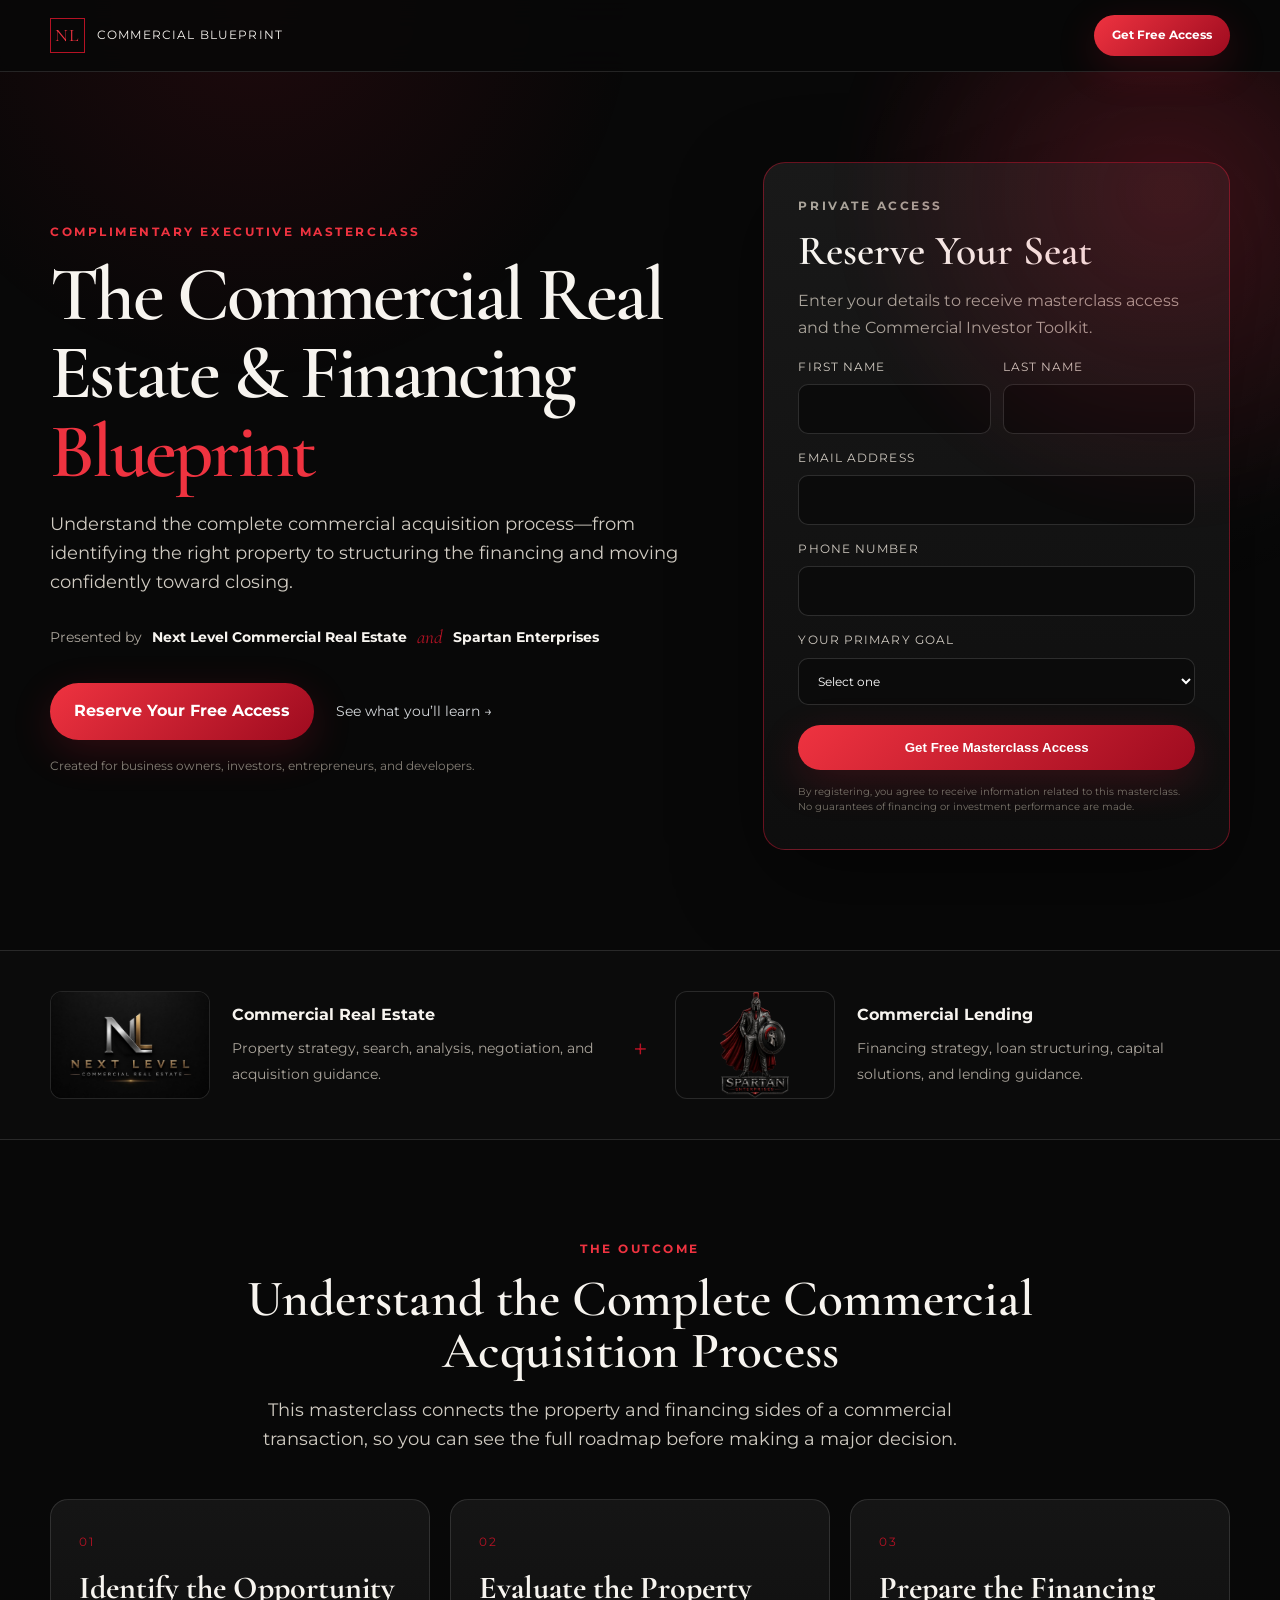
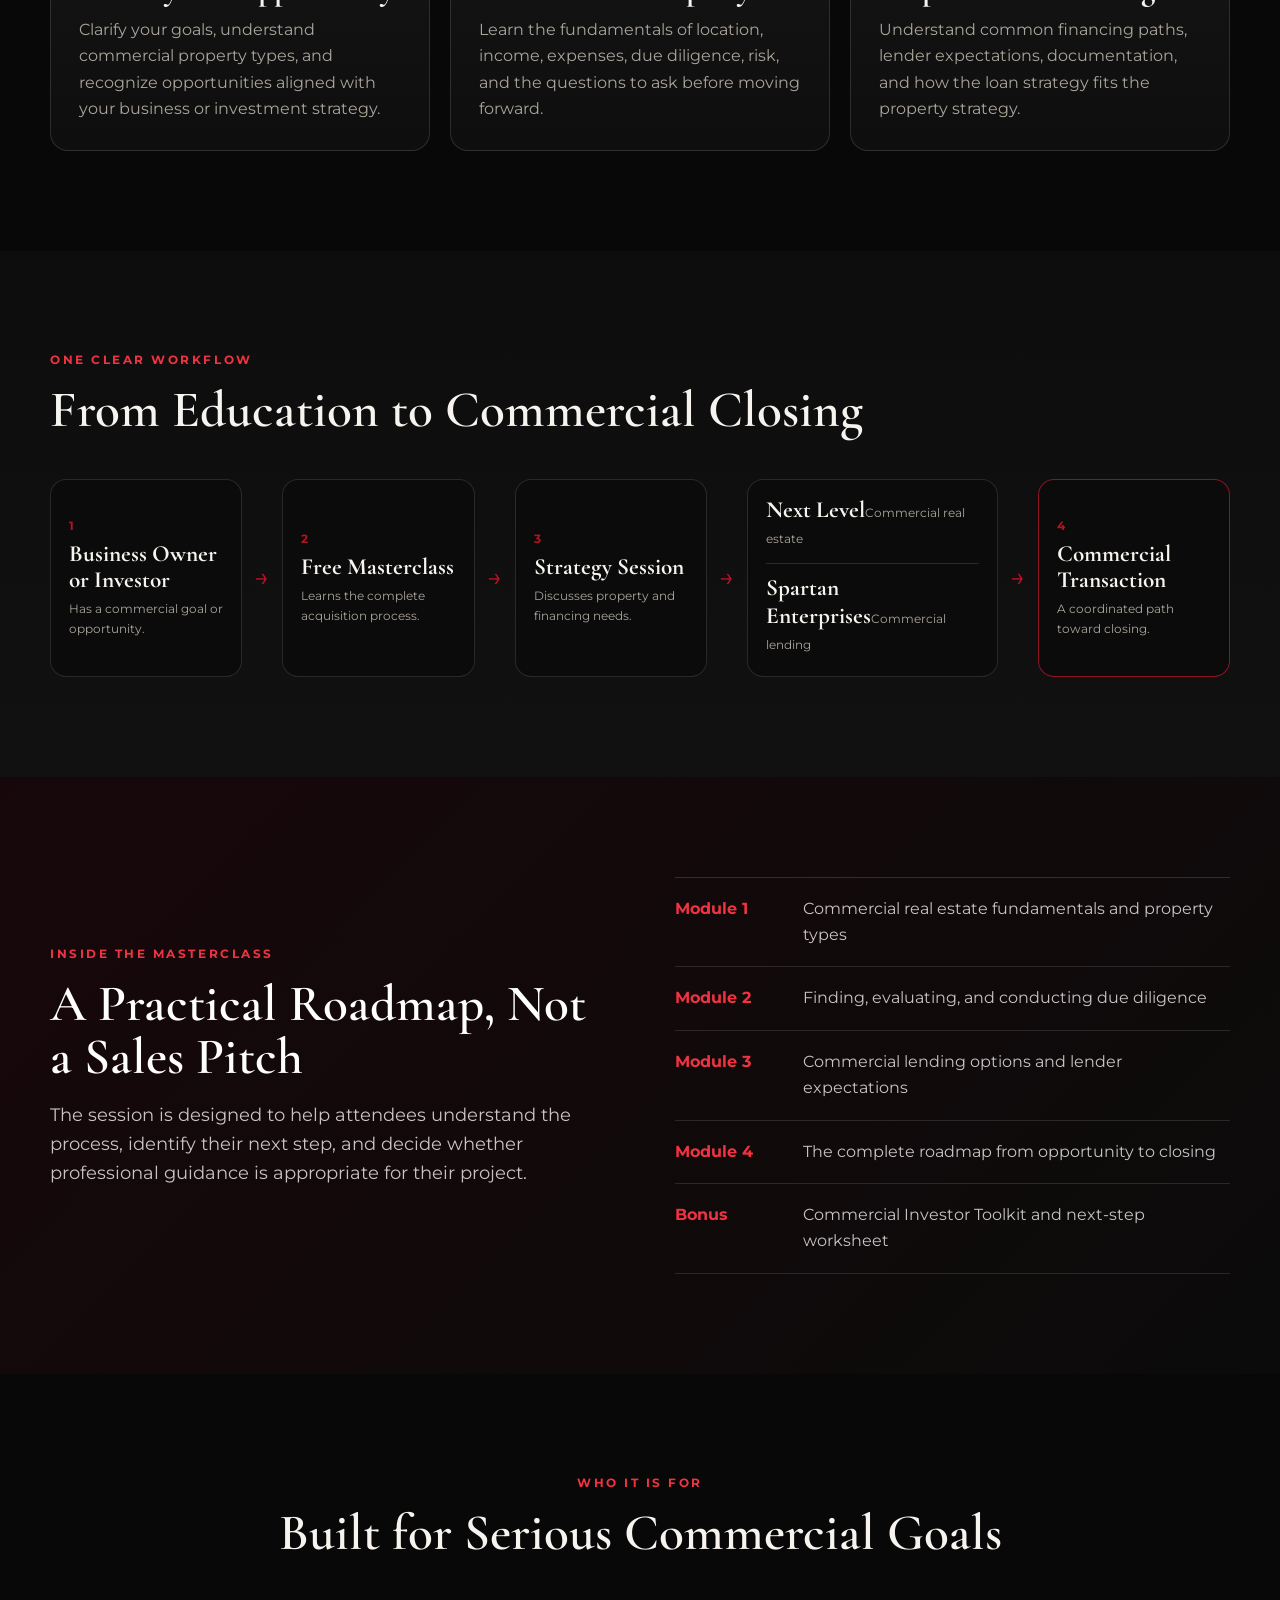
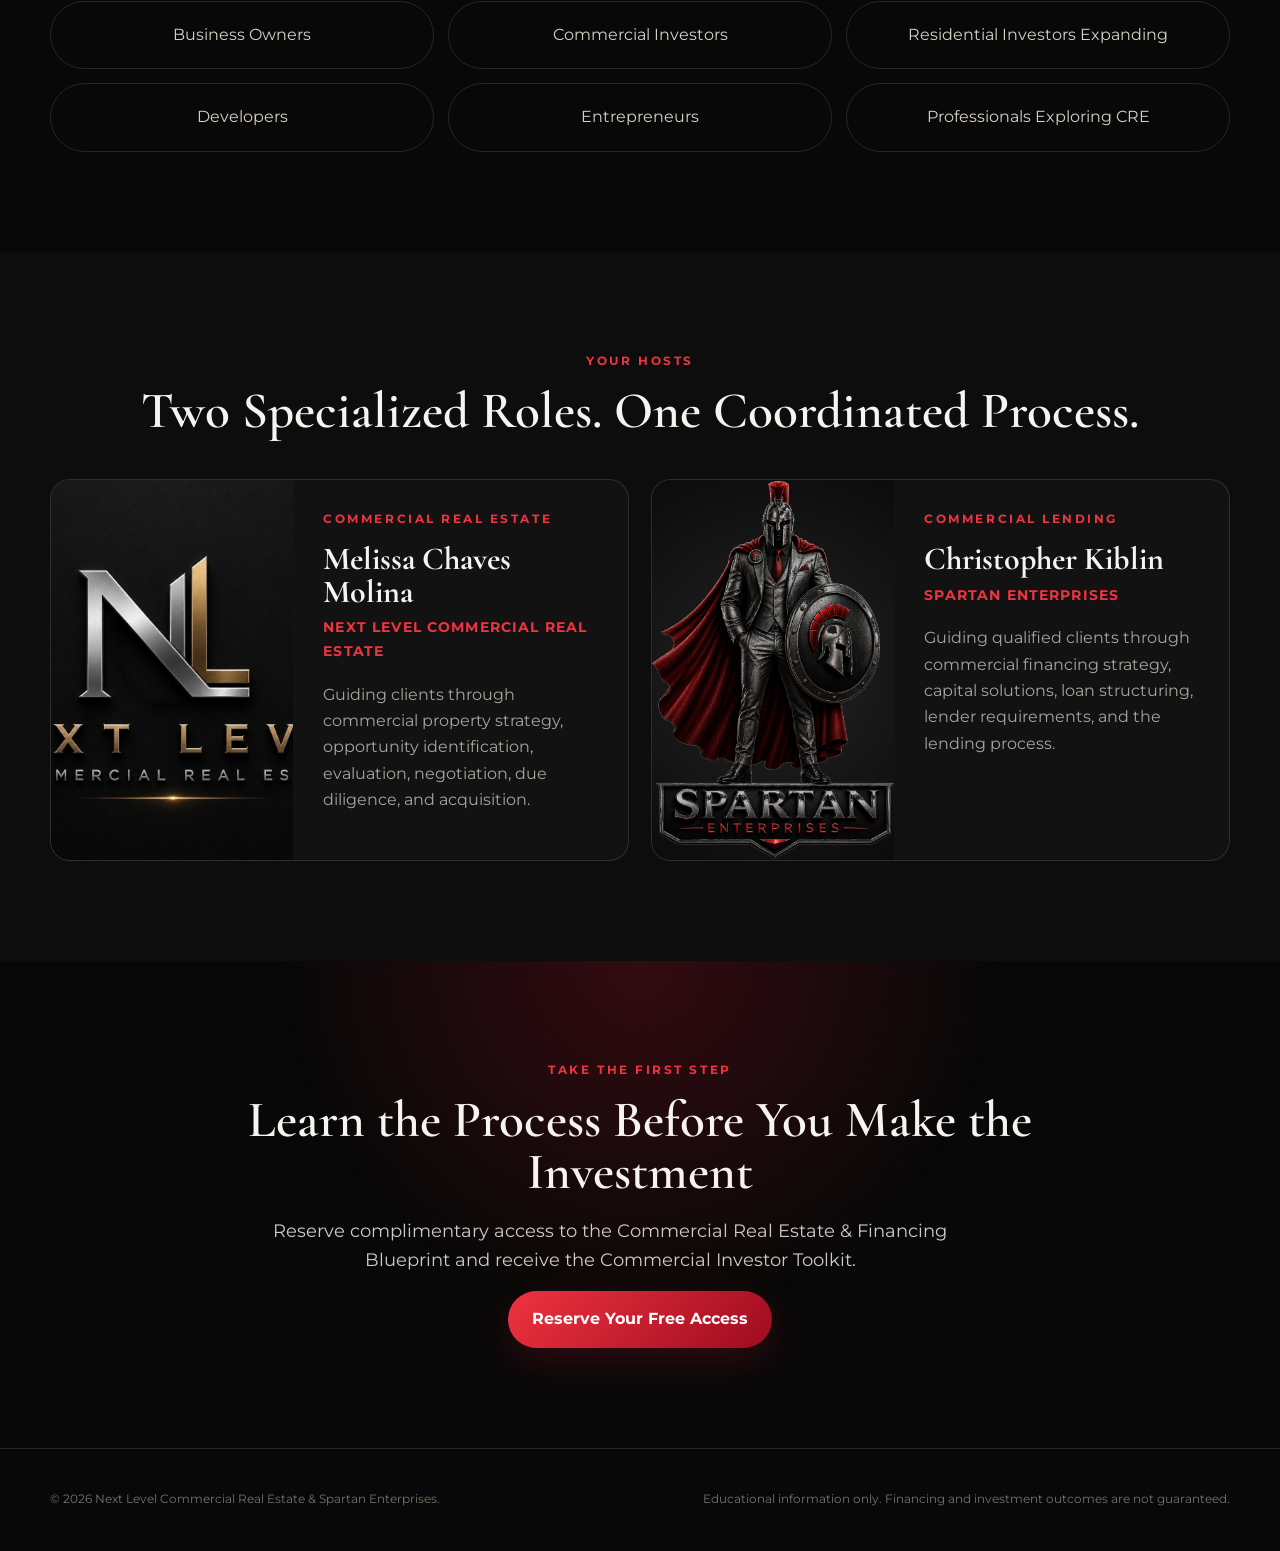
==== commit 1528ff3d: "Ready files" ====
--- a/index.html
+++ b/index.html
@@ -166,6 +166,6 @@
   <footer>
     <div class="container footer-grid"><p>© <span id="year"></span> Next Level Commercial Real Estate &amp; Spartan Enterprises.</p><p>Educational information only. Financing and investment outcomes are not guaranteed.</p></div>
   </footer>
-  <script src="script.js"></script>
+  <script src="./script.js"></script>
 </body>
 </html>
--- a/styles.css
+++ b/styles.css
@@ -1,5 +1,5 @@
 :root{--black:#080808;--panel:#111;--panel2:#171717;--white:#f7f4ef;--muted:#aaa49b;--gold:#b51224;--gold2:#ef3340;--silver:#d4d7da;--line:rgba(255,255,255,.12);--radius:22px}
-*{box-sizing:border-box}html{scroll-behavior:smooth}body{margin:0;background:var(--black);color:var(--white);font-family:Montserrat,Arial,sans-serif;line-height:1.65}body:before{content:"";position:fixed;inset:0;pointer-events:none;background:radial-gradient(circle at 20% 0%,rgba(229,25,55,.10),transparent 28%),radial-gradient(circle at 90% 30%,rgba(255,255,255,.045),transparent 25%);z-index:-1}img{max-width:100%;display:block}a{color:inherit;text-decoration:none}.container{width:min(1180px,calc(100% - 40px));margin:auto}.narrow{max-width:820px}.center{text-align:center}.section{padding:100px 0}.site-header{height:72px;display:flex;align-items:center;justify-content:space-between;padding:0 max(24px,calc((100% - 1180px)/2));border-bottom:1px solid var(--line);position:sticky;top:0;background:rgba(8,8,8,.86);backdrop-filter:blur(14px);z-index:20}.brand-mini{display:flex;gap:12px;align-items:center;text-transform:uppercase;letter-spacing:.1em;font-size:.72rem}.brand-mark{display:grid;place-items:center;width:35px;height:35px;border:1px solid var(--gold);color:var(--gold2);font-family:"Cormorant Garamond",serif;font-size:1.1rem}.btn{display:inline-flex;align-items:center;justify-content:center;background:linear-gradient(135deg,#ef3340,#9e0b1f);color:#fff;padding:15px 24px;border:none;border-radius:999px;font-weight:700;cursor:pointer;box-shadow:0 12px 40px rgba(229,25,55,.18);transition:.2s transform,.2s box-shadow}.btn:hover{transform:translateY(-2px);box-shadow:0 16px 50px rgba(229,25,55,.30)}.btn-small{padding:10px 18px;font-size:.78rem}.btn-full{width:100%;margin-top:6px}.hero{position:relative;overflow:hidden;padding-top:90px}.hero-glow{position:absolute;width:720px;height:720px;border-radius:50%;background:radial-gradient(circle,rgba(229,25,55,.20),transparent 65%);right:-250px;top:-240px;filter:blur(15px)}.hero-grid{display:grid;grid-template-columns:1.1fr .8fr;gap:72px;align-items:center}.eyebrow{text-transform:uppercase;letter-spacing:.22em;color:var(--gold2);font-size:.72rem;font-weight:700;margin:0 0 14px}h1,h2,h3{font-family:"Cormorant Garamond",serif;line-height:1.02;margin:0}h1{font-size:clamp(3.2rem,6vw,6.4rem);font-weight:600;letter-spacing:-.035em}h1 span{color:var(--gold2)}h2{font-size:clamp(2.5rem,4vw,4.4rem);font-weight:600}h3{font-size:2rem}.hero-subtitle,.lead{color:#d0cbc2;font-size:1.1rem;max-width:760px}.presented-by{margin:26px 0;display:flex;flex-wrap:wrap;gap:8px 10px;align-items:center;color:var(--muted);font-size:.9rem}.presented-by strong{color:var(--white)}.presented-by i{color:var(--gold);font-family:"Cormorant Garamond",serif;font-size:1.2rem}.hero-actions{display:flex;align-items:center;gap:22px;margin-top:30px}.text-link{color:var(--silver);font-size:.9rem}.microcopy{font-size:.78rem;color:#857f76;margin-top:16px}.registration-card{background:linear-gradient(180deg,rgba(26,26,26,.96),rgba(14,14,14,.98));border:1px solid rgba(229,25,55,.42);border-radius:var(--radius);padding:34px;box-shadow:0 30px 90px rgba(0,0,0,.45)}.registration-card h2{font-size:2.6rem}.registration-card>p{color:var(--muted)}form{display:grid;gap:14px}.form-row{display:grid;grid-template-columns:1fr 1fr;gap:12px}label{display:grid;gap:7px;font-size:.76rem;text-transform:uppercase;letter-spacing:.09em;color:#cfc9c0}input,select{width:100%;padding:14px 15px;border:1px solid rgba(255,255,255,.14);border-radius:10px;background:#0b0b0b;color:white;font:inherit;outline:none}input:focus,select:focus{border-color:var(--gold)}form small{color:#777168;font-size:.65rem;line-height:1.5}.hidden{display:none}.logo-strip{padding:40px 0;border-block:1px solid var(--line);background:#0b0b0b}.logo-grid{display:grid;grid-template-columns:1fr auto 1fr;gap:28px;align-items:center}.logo-card{display:grid;grid-template-columns:160px 1fr;gap:22px;align-items:center}.logo-card img{width:160px;height:108px;object-fit:cover;border-radius:12px;border:1px solid var(--line)}.logo-card.spartan img{object-fit:contain;background:#0b0b0b}.logo-card p{font-weight:700;margin:0 0 6px}.logo-card span{font-size:.85rem;color:var(--muted)}.plus{font:600 2rem "Cormorant Garamond",serif;color:var(--gold)}.three-col{display:grid;grid-template-columns:repeat(3,1fr);gap:20px;margin-top:46px}.info-card{padding:28px;border:1px solid var(--line);border-radius:18px;background:linear-gradient(180deg,#151515,#0e0e0e)}.info-card>span{color:var(--gold);font-size:.75rem;letter-spacing:.2em}.info-card h3{margin:18px 0 12px;font-size:2rem}.info-card p{color:var(--muted);margin:0}.section-heading{margin-bottom:42px}.workflow-section{background:linear-gradient(180deg,#0d0d0d,#111)}.workflow{display:grid;grid-template-columns:1fr auto 1fr auto 1fr auto 1.3fr auto 1fr;gap:12px;align-items:stretch}.step,.dual-step{border:1px solid var(--line);border-radius:16px;padding:18px;background:#0b0b0b;display:flex;flex-direction:column;justify-content:center}.step b{color:var(--gold);font-size:.75rem}.step strong,.dual-step strong{margin:6px 0;font-family:"Cormorant Garamond",serif;font-size:1.45rem;line-height:1.1}.step span,.dual-step span{color:var(--muted);font-size:.75rem}.arrow{display:grid;place-items:center;color:var(--gold);font-size:1.6rem}.dual-step{gap:12px}.dual-step div+div{padding-top:12px;border-top:1px solid var(--line)}.success{border-color:rgba(229,25,55,.60)}.dark-panel{background:linear-gradient(135deg,#17070a,#0b0b0b);color:#fff}.dark-panel .eyebrow{color:var(--gold2)}.dark-panel .lead{color:#c8c3c4}.split{display:grid;grid-template-columns:1fr 1fr;gap:70px;align-items:center}.lesson-list{border-top:1px solid rgba(255,255,255,.15)}.lesson-list div{display:grid;grid-template-columns:110px 1fr;gap:18px;padding:18px 0;border-bottom:1px solid rgba(255,255,255,.12)}.lesson-list b{color:var(--gold2)}.audience-grid{display:grid;grid-template-columns:repeat(3,1fr);gap:14px}.audience-grid span{padding:20px;border:1px solid var(--line);border-radius:999px;text-align:center;color:#d7d0c5}.hosts-section{background:#0d0d0d}.host-grid{display:grid;grid-template-columns:1fr 1fr;gap:22px}.host-card{border:1px solid var(--line);border-radius:20px;overflow:hidden;background:#121212;display:grid;grid-template-columns:42% 1fr;min-height:360px}.host-card img{width:100%;height:100%;object-fit:cover}.host-card .spartan-host{object-fit:contain;background:radial-gradient(circle,#242424,#0b0b0b)}.host-card>div{padding:30px}.host-card h4{color:var(--gold2);margin:8px 0 18px;font-size:.9rem;text-transform:uppercase;letter-spacing:.08em}.host-card p:last-child{color:var(--muted)}.final-cta{background:radial-gradient(circle at 50% 0%,rgba(229,25,55,.20),transparent 45%)}footer{padding:30px 0;border-top:1px solid var(--line);color:#777168;font-size:.72rem}.footer-grid{display:flex;justify-content:space-between;gap:24px}.reveal{opacity:0;transform:translateY(18px);transition:.7s ease}.reveal.visible{opacity:1;transform:none}
+*{box-sizing:border-box}html{scroll-behavior:smooth}body{margin:0;background:var(--black);color:var(--white);font-family:Montserrat,Arial,sans-serif;line-height:1.65}body:before{content:"";position:fixed;inset:0;pointer-events:none;background:radial-gradient(circle at 20% 0%,rgba(229,25,55,.10),transparent 28%),radial-gradient(circle at 90% 30%,rgba(255,255,255,.045),transparent 25%);z-index:-1}img{max-width:100%;display:block}a{color:inherit;text-decoration:none}.container{width:min(1180px,calc(100% - 40px));margin:auto}.narrow{max-width:820px}.center{text-align:center}.section{padding:100px 0}.site-header{height:72px;display:flex;align-items:center;justify-content:space-between;padding:0 max(24px,calc((100% - 1180px)/2));border-bottom:1px solid var(--line);position:sticky;top:0;background:rgba(8,8,8,.86);backdrop-filter:blur(14px);z-index:20}.brand-mini{display:flex;gap:12px;align-items:center;text-transform:uppercase;letter-spacing:.1em;font-size:.72rem}.brand-mark{display:grid;place-items:center;width:35px;height:35px;border:1px solid var(--gold);color:var(--gold2);font-family:"Cormorant Garamond",serif;font-size:1.1rem}.btn{display:inline-flex;align-items:center;justify-content:center;background:linear-gradient(135deg,#ef3340,#9e0b1f);color:#fff;padding:15px 24px;border:none;border-radius:999px;font-weight:700;cursor:pointer;box-shadow:0 12px 40px rgba(229,25,55,.18);transition:.2s transform,.2s box-shadow}.btn:hover{transform:translateY(-2px);box-shadow:0 16px 50px rgba(229,25,55,.30)}.btn-small{padding:10px 18px;font-size:.78rem}.btn-full{width:100%;margin-top:6px}.hero{position:relative;overflow:hidden;padding-top:90px}.hero-glow{position:absolute;width:720px;height:720px;border-radius:50%;background:radial-gradient(circle,rgba(229,25,55,.20),transparent 65%);right:-250px;top:-240px;filter:blur(15px)}.hero-grid{display:grid;grid-template-columns:1.1fr .8fr;gap:72px;align-items:center}.eyebrow{text-transform:uppercase;letter-spacing:.22em;color:var(--gold2);font-size:.72rem;font-weight:700;margin:0 0 14px}h1,h2,h3{font-family:"Cormorant Garamond",serif;line-height:1.02;margin:0}h1{font-size:clamp(3.2rem,6vw,6.4rem);font-weight:600;letter-spacing:-.035em}h1 span{color:var(--gold2)}h2{font-size:clamp(2.5rem,4vw,4.4rem);font-weight:600}h3{font-size:2rem}.hero-subtitle,.lead{color:#d0cbc2;font-size:1.1rem;max-width:760px}.presented-by{margin:26px 0;display:flex;flex-wrap:wrap;gap:8px 10px;align-items:center;color:var(--muted);font-size:.9rem}.presented-by strong{color:var(--white)}.presented-by i{color:var(--gold);font-family:"Cormorant Garamond",serif;font-size:1.2rem}.hero-actions{display:flex;align-items:center;gap:22px;margin-top:30px}.text-link{color:var(--silver);font-size:.9rem}.microcopy{font-size:.78rem;color:#857f76;margin-top:16px}.registration-card{background:linear-gradient(180deg,rgba(26,26,26,.96),rgba(14,14,14,.98));border:1px solid rgba(229,25,55,.42);border-radius:var(--radius);padding:34px;box-shadow:0 30px 90px rgba(0,0,0,.45)}.registration-card h2{font-size:2.6rem}.registration-card>p{color:var(--muted)}form{display:grid;gap:14px}.form-row{display:grid;grid-template-columns:1fr 1fr;gap:12px}label{display:grid;gap:7px;font-size:.76rem;text-transform:uppercase;letter-spacing:.09em;color:#cfc9c0}input,select{width:100%;padding:14px 15px;border:1px solid rgba(255,255,255,.14);border-radius:10px;background:#0b0b0b;color:white;font:inherit;outline:none}input:focus,select:focus{border-color:var(--gold)}form small{color:#777168;font-size:.65rem;line-height:1.5}.hidden{display:none}.logo-strip{padding:40px 0;border-block:1px solid var(--line);background:#0b0b0b}.logo-grid{display:grid;grid-template-columns:1fr auto 1fr;gap:28px;align-items:center}.logo-card{display:grid;grid-template-columns:160px 1fr;gap:22px;align-items:center}.logo-card img{width:160px;height:108px;object-fit:cover;border-radius:12px;border:1px solid var(--line)}.logo-card.spartan img{object-fit:contain;background:#0b0b0b}.logo-card p{font-weight:700;margin:0 0 6px}.logo-card span{font-size:.85rem;color:var(--muted)}.plus{font:600 2rem "Cormorant Garamond",serif;color:var(--gold)}.three-col{display:grid;grid-template-columns:repeat(3,1fr);gap:20px;margin-top:46px}.info-card{padding:28px;border:1px solid var(--line);border-radius:18px;background:linear-gradient(180deg,#151515,#0e0e0e)}.info-card>span{color:var(--gold);font-size:.75rem;letter-spacing:.2em}.info-card h3{margin:18px 0 12px;font-size:2rem}.info-card p{color:var(--muted);margin:0}.section-heading{margin-bottom:42px}.workflow-section{background:linear-gradient(180deg,#0d0d0d,#111)}.workflow{display:grid;grid-template-columns:1fr auto 1fr auto 1fr auto 1.3fr auto 1fr;gap:12px;align-items:stretch}.step,.dual-step{border:1px solid var(--line);border-radius:16px;padding:18px;background:#0b0b0b;display:flex;flex-direction:column;justify-content:center}.step b{color:var(--gold);font-size:.75rem}.step strong,.dual-step strong{margin:6px 0;font-family:"Cormorant Garamond",serif;font-size:1.45rem;line-height:1.1}.step span,.dual-step span{color:var(--muted);font-size:.75rem}.arrow{display:grid;place-items:center;color:var(--gold);font-size:1.6rem}.dual-step{gap:12px}.dual-step div+div{padding-top:12px;border-top:1px solid var(--line)}.success{border-color:rgba(229,25,55,.60)}.dark-panel{background:linear-gradient(135deg,#17070a,#0b0b0b);color:#fff}.dark-panel .eyebrow{color:var(--gold2)}.dark-panel .lead{color:#c8c3c4}.split{display:grid;grid-template-columns:1fr 1fr;gap:70px;align-items:center}.lesson-list{border-top:1px solid rgba(255,255,255,.15)}.lesson-list div{display:grid;grid-template-columns:110px 1fr;gap:18px;padding:18px 0;border-bottom:1px solid rgba(255,255,255,.12)}.lesson-list b{color:var(--gold2)}.audience-grid{display:grid;grid-template-columns:repeat(3,1fr);gap:14px}.audience-grid span{padding:20px;border:1px solid var(--line);border-radius:999px;text-align:center;color:#d7d0c5}.hosts-section{background:#0d0d0d}.host-grid{display:grid;grid-template-columns:1fr 1fr;gap:22px}.host-card{border:1px solid var(--line);border-radius:20px;overflow:hidden;background:#121212;display:grid;grid-template-columns:42% 1fr;min-height:360px}.host-card img{width:100%;height:100%;object-fit:cover}.host-card .spartan-host{object-fit:contain;background:radial-gradient(circle,#242424,#0b0b0b)}.host-card>div{padding:30px}.host-card h4{color:var(--gold2);margin:8px 0 18px;font-size:.9rem;text-transform:uppercase;letter-spacing:.08em}.host-card p:last-child{color:var(--muted)}.final-cta{background:radial-gradient(circle at 50% 0%,rgba(229,25,55,.20),transparent 45%)}footer{padding:30px 0;border-top:1px solid var(--line);color:#777168;font-size:.72rem}.footer-grid{display:flex;justify-content:space-between;gap:24px}.reveal{opacity:1;transform:none}.js-enabled .reveal{opacity:0;transform:translateY(18px);transition:.7s ease}.js-enabled .reveal.visible{opacity:1;transform:none}
 @media(max-width:980px){.hero-grid,.split,.host-grid{grid-template-columns:1fr}.hero-grid{gap:45px}.workflow{grid-template-columns:1fr}.arrow{transform:rotate(90deg)}.logo-grid{grid-template-columns:1fr}.plus{text-align:center}.three-col{grid-template-columns:1fr}.host-card{grid-template-columns:220px 1fr}}
 @media(max-width:650px){.section{padding:72px 0}.container{width:min(100% - 24px,1180px)}.site-header{padding:0 14px}.brand-mini span:last-child{display:none}.hero{padding-top:55px}.hero-actions{align-items:flex-start;flex-direction:column}.form-row{grid-template-columns:1fr}.registration-card{padding:24px}.logo-card{grid-template-columns:110px 1fr}.logo-card img{width:110px;height:85px}.audience-grid{grid-template-columns:1fr}.host-card{grid-template-columns:1fr}.host-card img{height:250px}.footer-grid{flex-direction:column}.presented-by{display:block}.presented-by>*{display:block;margin:5px 0}}
 
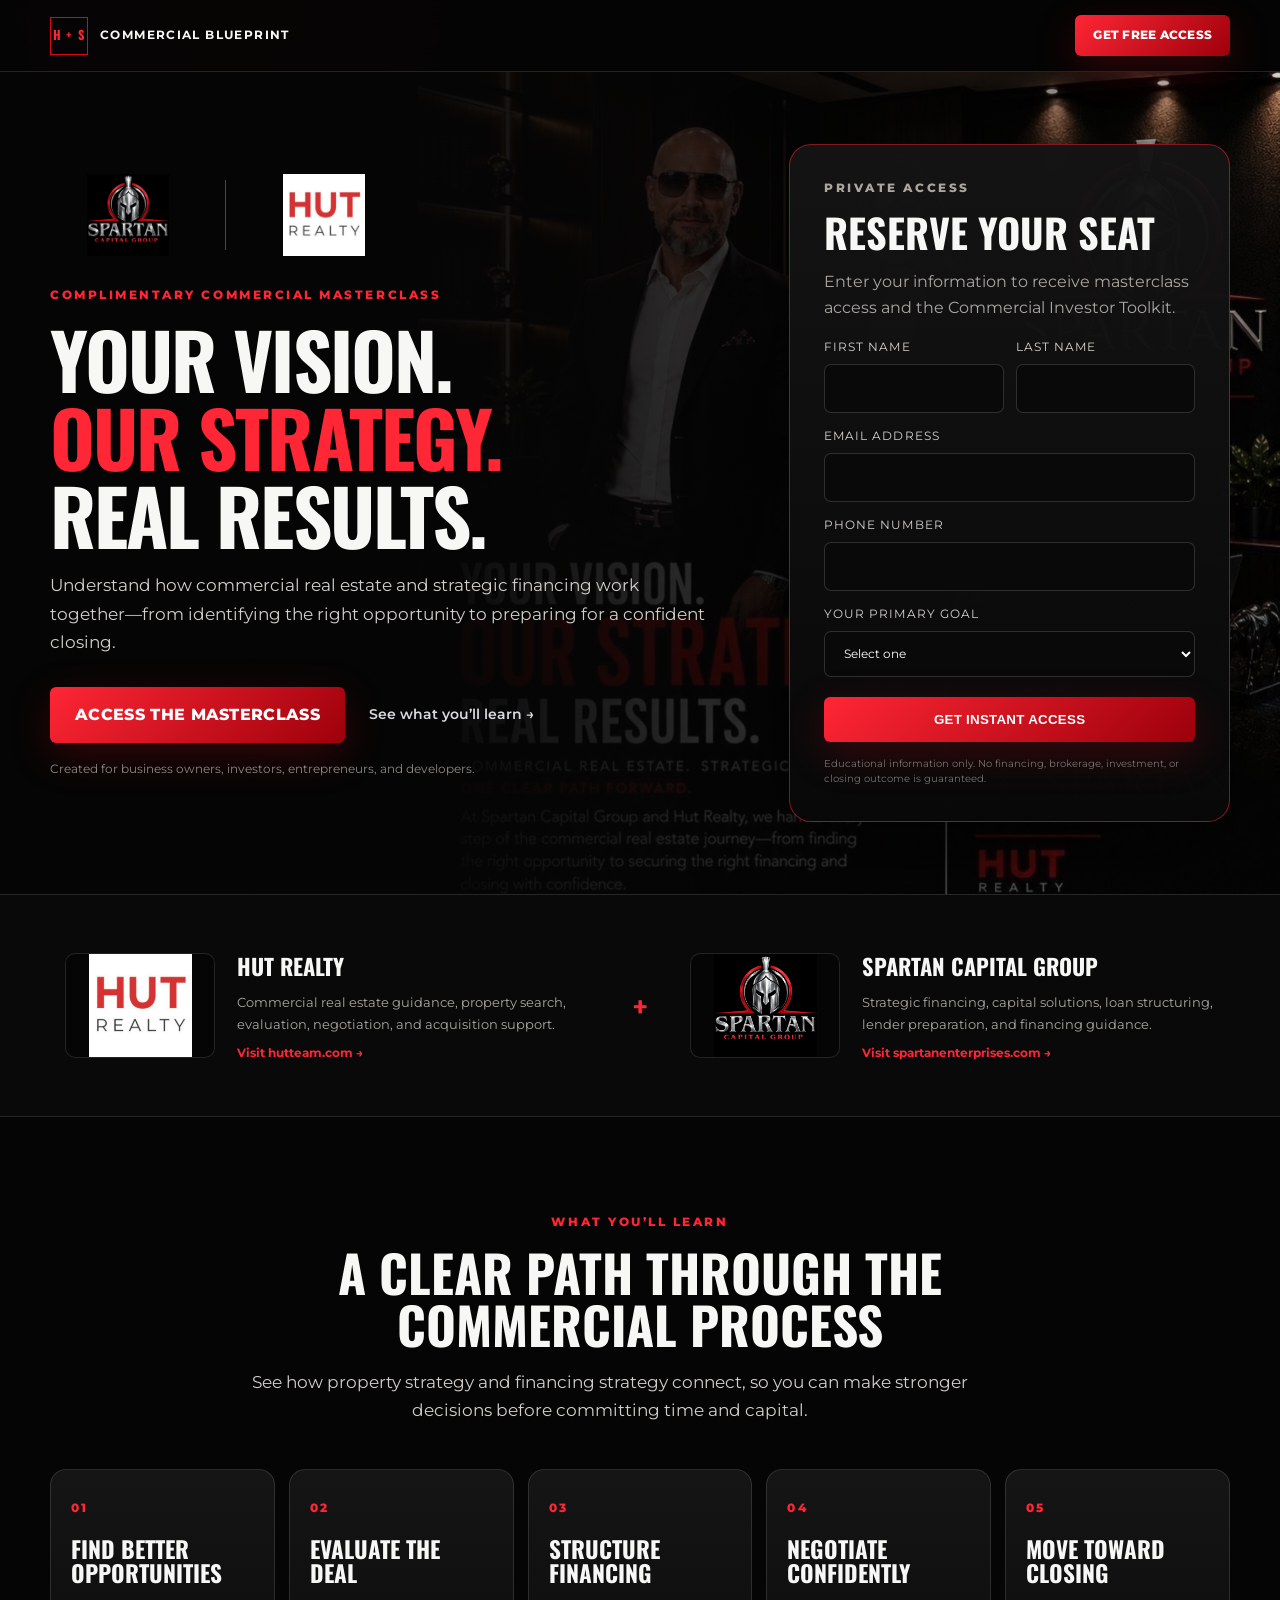
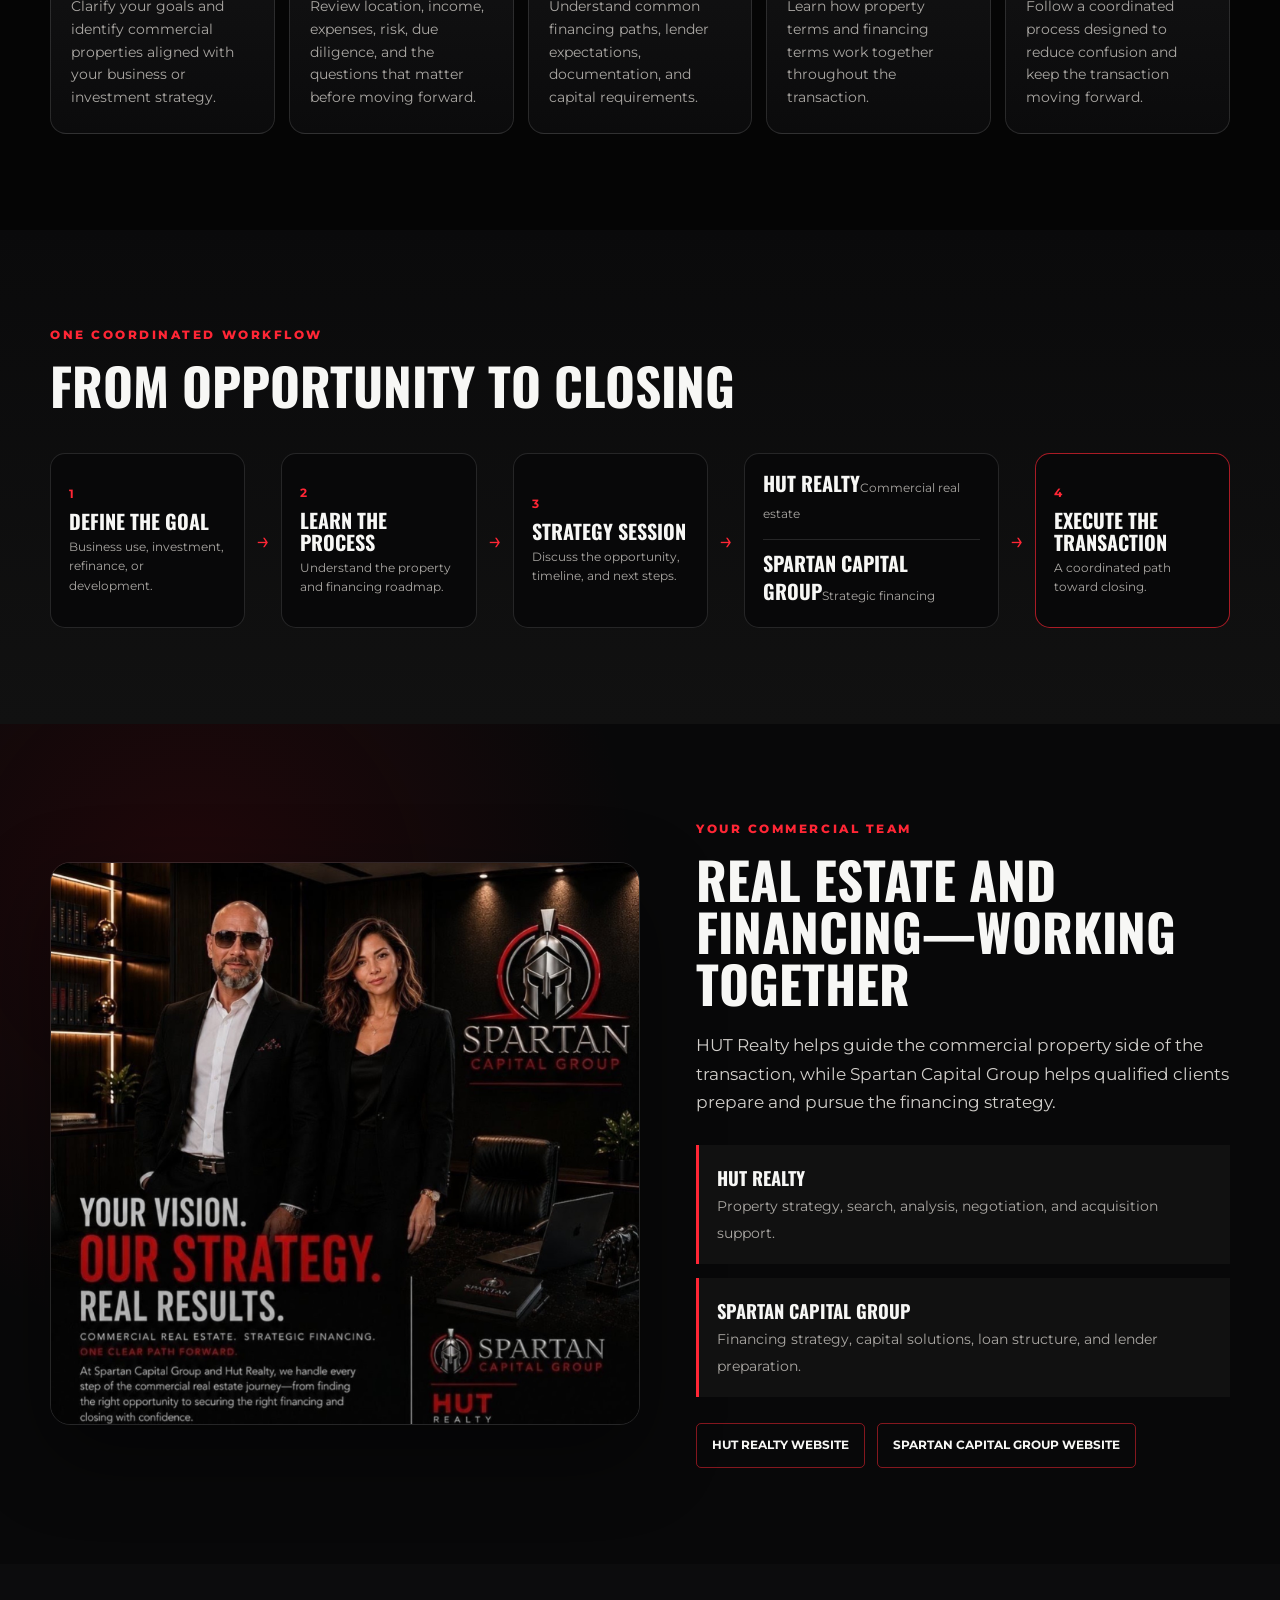
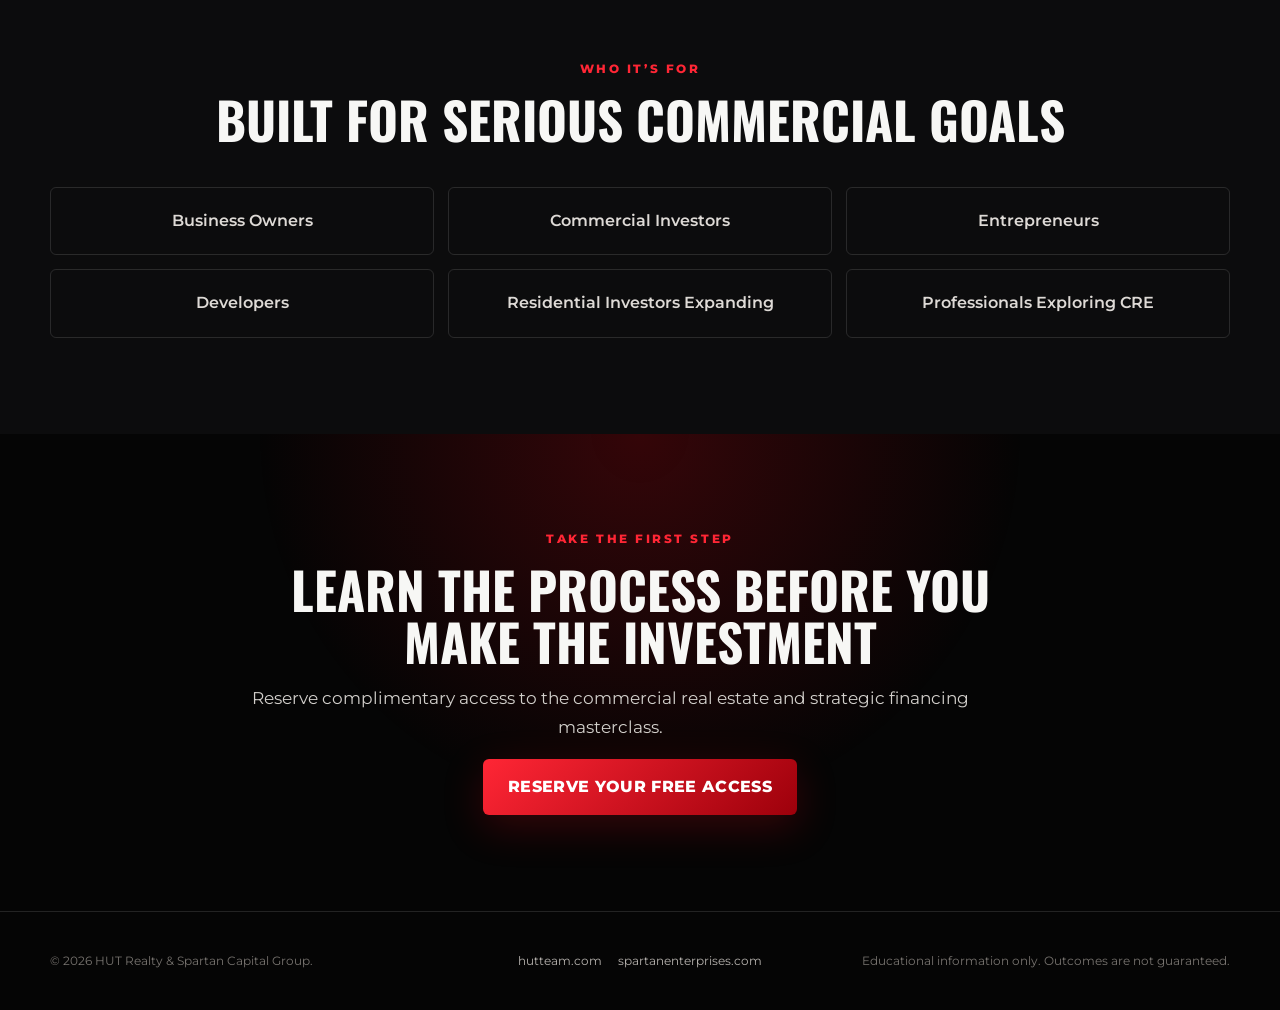
==== commit ae1f78de: "Update landing page" ====
--- a/index.html
+++ b/index.html
@@ -3,38 +3,43 @@
 <head>
   <meta charset="utf-8" />
   <meta name="viewport" content="width=device-width, initial-scale=1" />
-  <meta name="description" content="A complimentary commercial real estate and financing masterclass presented by Next Level Commercial Real Estate and Spartan Enterprises." />
-  <title>The Commercial Real Estate & Financing Blueprint</title>
+  <meta name="description" content="A complimentary commercial real estate and strategic financing masterclass presented by HUT Realty and Spartan Capital Group." />
+  <title>Commercial Real Estate & Financing Masterclass | HUT Realty + Spartan Capital Group</title>
   <link rel="preconnect" href="https://fonts.googleapis.com">
   <link rel="preconnect" href="https://fonts.gstatic.com" crossorigin>
-  <link href="https://fonts.googleapis.com/css2?family=Cormorant+Garamond:wght@500;600;700&family=Montserrat:wght@400;500;600;700&display=swap" rel="stylesheet">
-  <link rel="stylesheet" href="styles.css" />
+  <link href="https://fonts.googleapis.com/css2?family=Montserrat:wght@400;500;600;700;800&family=Oswald:wght@500;600;700&display=swap" rel="stylesheet">
+  <link rel="stylesheet" href="./styles.css" />
 </head>
 <body>
   <header class="site-header">
-    <a class="brand-mini" href="#top" aria-label="Home">
-      <span class="brand-mark">NL</span>
+    <a class="brand-mini" href="#top" aria-label="Return to top">
+      <span class="brand-mark">H + S</span>
       <span>Commercial Blueprint</span>
     </a>
     <a class="btn btn-small" href="#register">Get Free Access</a>
   </header>
 
   <main id="top">
-    <section class="hero section">
-      <div class="hero-glow"></div>
+    <section class="hero">
+      <div class="hero-overlay"></div>
       <div class="container hero-grid">
         <div class="hero-copy reveal">
-          <p class="eyebrow">Complimentary Executive Masterclass</p>
-          <h1>The Commercial Real Estate &amp; Financing <span>Blueprint</span></h1>
-          <p class="hero-subtitle">Understand the complete commercial acquisition process—from identifying the right property to structuring the financing and moving confidently toward closing.</p>
-          <div class="presented-by">
-            <span>Presented by</span>
-            <strong>Next Level Commercial Real Estate</strong>
-            <i>and</i>
-            <strong>Spartan Enterprises</strong>
-          </div>
+          <div class="partner-logos">
+            <a href="https://www.spartanenterprises.com/" target="_blank" rel="noopener noreferrer" aria-label="Visit Spartan Capital Group">
+              <img src="./spartan-capital-group-logo.jpg" alt="Spartan Capital Group logo">
+            </a>
+            <span class="divider"></span>
+            <a href="https://www.hutteam.com/" target="_blank" rel="noopener noreferrer" aria-label="Visit HUT Realty">
+              <img src="./hut-realty-logo.jpg" alt="HUT Realty logo">
+            </a>
+          </div>
+
+          <p class="eyebrow">Complimentary Commercial Masterclass</p>
+          <h1>Your Vision.<br><span>Our Strategy.</span><br>Real Results.</h1>
+          <p class="hero-subtitle">Understand how commercial real estate and strategic financing work together—from identifying the right opportunity to preparing for a confident closing.</p>
+
           <div class="hero-actions">
-            <a class="btn" href="#register">Reserve Your Free Access</a>
+            <a class="btn" href="#register">Access the Masterclass</a>
             <a class="text-link" href="#learn">See what you’ll learn →</a>
           </div>
           <p class="microcopy">Created for business owners, investors, entrepreneurs, and developers.</p>
@@ -43,16 +48,20 @@
         <aside class="registration-card reveal" id="register">
           <p class="eyebrow">Private Access</p>
           <h2>Reserve Your Seat</h2>
-          <p>Enter your details to receive masterclass access and the Commercial Investor Toolkit.</p>
+          <p>Enter your information to receive masterclass access and the Commercial Investor Toolkit.</p>
+
           <form name="masterclass-registration" method="POST" action="/thank-you.html" data-netlify="true" netlify-honeypot="bot-field">
-            <input type="hidden" name="form-name" value="masterclass-registration" />
-            <p class="hidden"><label>Don’t fill this out: <input name="bot-field" /></label></p>
+            <input type="hidden" name="form-name" value="masterclass-registration">
+            <p class="hidden"><label>Don’t fill this out: <input name="bot-field"></label></p>
+
             <div class="form-row">
-              <label>First name<input required name="first-name" autocomplete="given-name" /></label>
-              <label>Last name<input required name="last-name" autocomplete="family-name" /></label>
+              <label>First name<input required name="first-name" autocomplete="given-name"></label>
+              <label>Last name<input required name="last-name" autocomplete="family-name"></label>
             </div>
-            <label>Email address<input required type="email" name="email" autocomplete="email" /></label>
-            <label>Phone number<input required type="tel" name="phone" autocomplete="tel" /></label>
+
+            <label>Email address<input required type="email" name="email" autocomplete="email"></label>
+            <label>Phone number<input type="tel" name="phone" autocomplete="tel"></label>
+
             <label>Your primary goal
               <select required name="goal">
                 <option value="">Select one</option>
@@ -63,92 +72,114 @@
                 <option>Learn the process first</option>
               </select>
             </label>
-            <button class="btn btn-full" type="submit">Get Free Masterclass Access</button>
-            <small>By registering, you agree to receive information related to this masterclass. No guarantees of financing or investment performance are made.</small>
+
+            <button class="btn btn-full" type="submit">Get Instant Access</button>
+            <small>Educational information only. No financing, brokerage, investment, or closing outcome is guaranteed.</small>
           </form>
         </aside>
       </div>
     </section>
 
-    <section class="logo-strip">
-      <div class="container logo-grid">
-        <article class="logo-card reveal">
-          <img src="./next-level-logo.jpg" alt="Next Level Commercial Real Estate logo" />
-          <div><p>Commercial Real Estate</p><span>Property strategy, search, analysis, negotiation, and acquisition guidance.</span></div>
-        </article>
+    <section class="brand-bar">
+      <div class="container brand-bar-grid">
+        <a class="brand-card reveal" href="https://www.hutteam.com/" target="_blank" rel="noopener noreferrer">
+          <img src="./hut-realty-logo.jpg" alt="HUT Realty">
+          <div>
+            <strong>HUT Realty</strong>
+            <span>Commercial real estate guidance, property search, evaluation, negotiation, and acquisition support.</span>
+            <b>Visit hutteam.com →</b>
+          </div>
+        </a>
+
         <div class="plus" aria-hidden="true">+</div>
-        <article class="logo-card spartan reveal">
-          <img src="./spartan-logo.png" alt="Spartan Enterprises logo" />
-          <div><p>Commercial Lending</p><span>Financing strategy, loan structuring, capital solutions, and lending guidance.</span></div>
-        </article>
+
+        <a class="brand-card reveal" href="https://www.spartanenterprises.com/" target="_blank" rel="noopener noreferrer">
+          <img src="./spartan-capital-group-logo.jpg" alt="Spartan Capital Group">
+          <div>
+            <strong>Spartan Capital Group</strong>
+            <span>Strategic financing, capital solutions, loan structuring, lender preparation, and financing guidance.</span>
+            <b>Visit spartanenterprises.com →</b>
+          </div>
+        </a>
       </div>
     </section>
 
     <section class="section" id="learn">
-      <div class="container narrow center reveal">
-        <p class="eyebrow">The Outcome</p>
-        <h2>Understand the Complete Commercial Acquisition Process</h2>
-        <p class="lead">This masterclass connects the property and financing sides of a commercial transaction, so you can see the full roadmap before making a major decision.</p>
-      </div>
-      <div class="container cards three-col">
-        <article class="info-card reveal"><span>01</span><h3>Identify the Opportunity</h3><p>Clarify your goals, understand commercial property types, and recognize opportunities aligned with your business or investment strategy.</p></article>
-        <article class="info-card reveal"><span>02</span><h3>Evaluate the Property</h3><p>Learn the fundamentals of location, income, expenses, due diligence, risk, and the questions to ask before moving forward.</p></article>
-        <article class="info-card reveal"><span>03</span><h3>Prepare the Financing</h3><p>Understand common financing paths, lender expectations, documentation, and how the loan strategy fits the property strategy.</p></article>
+      <div class="container center narrow reveal">
+        <p class="eyebrow">What You’ll Learn</p>
+        <h2>A Clear Path Through the Commercial Process</h2>
+        <p class="lead">See how property strategy and financing strategy connect, so you can make stronger decisions before committing time and capital.</p>
+      </div>
+
+      <div class="container cards five-col">
+        <article class="info-card reveal"><span>01</span><h3>Find Better Opportunities</h3><p>Clarify your goals and identify commercial properties aligned with your business or investment strategy.</p></article>
+        <article class="info-card reveal"><span>02</span><h3>Evaluate the Deal</h3><p>Review location, income, expenses, risk, due diligence, and the questions that matter before moving forward.</p></article>
+        <article class="info-card reveal"><span>03</span><h3>Structure Financing</h3><p>Understand common financing paths, lender expectations, documentation, and capital requirements.</p></article>
+        <article class="info-card reveal"><span>04</span><h3>Negotiate Confidently</h3><p>Learn how property terms and financing terms work together throughout the transaction.</p></article>
+        <article class="info-card reveal"><span>05</span><h3>Move Toward Closing</h3><p>Follow a coordinated process designed to reduce confusion and keep the transaction moving forward.</p></article>
       </div>
     </section>
 
     <section class="section workflow-section">
       <div class="container">
-        <div class="section-heading reveal"><p class="eyebrow">One Clear Workflow</p><h2>From Education to Commercial Closing</h2></div>
+        <div class="section-heading reveal">
+          <p class="eyebrow">One Coordinated Workflow</p>
+          <h2>From Opportunity to Closing</h2>
+        </div>
+
         <div class="workflow reveal">
-          <div class="step"><b>1</b><strong>Business Owner or Investor</strong><span>Has a commercial goal or opportunity.</span></div>
-          <div class="arrow">→</div>
-          <div class="step"><b>2</b><strong>Free Masterclass</strong><span>Learns the complete acquisition process.</span></div>
-          <div class="arrow">→</div>
-          <div class="step"><b>3</b><strong>Strategy Session</strong><span>Discusses property and financing needs.</span></div>
+          <div class="step"><b>1</b><strong>Define the Goal</strong><span>Business use, investment, refinance, or development.</span></div>
+          <div class="arrow">→</div>
+          <div class="step"><b>2</b><strong>Learn the Process</strong><span>Understand the property and financing roadmap.</span></div>
+          <div class="arrow">→</div>
+          <div class="step"><b>3</b><strong>Strategy Session</strong><span>Discuss the opportunity, timeline, and next steps.</span></div>
           <div class="arrow">→</div>
           <div class="dual-step">
-            <div><strong>Next Level</strong><span>Commercial real estate</span></div>
-            <div><strong>Spartan Enterprises</strong><span>Commercial lending</span></div>
-          </div>
-          <div class="arrow">→</div>
-          <div class="step success"><b>4</b><strong>Commercial Transaction</strong><span>A coordinated path toward closing.</span></div>
-        </div>
-      </div>
-    </section>
-
-    <section class="section dark-panel">
-      <div class="container split">
-        <div class="reveal">
-          <p class="eyebrow">Inside the Masterclass</p>
-          <h2>A Practical Roadmap, Not a Sales Pitch</h2>
-          <p class="lead">The session is designed to help attendees understand the process, identify their next step, and decide whether professional guidance is appropriate for their project.</p>
-        </div>
-        <div class="lesson-list reveal">
-          <div><b>Module 1</b><span>Commercial real estate fundamentals and property types</span></div>
-          <div><b>Module 2</b><span>Finding, evaluating, and conducting due diligence</span></div>
-          <div><b>Module 3</b><span>Commercial lending options and lender expectations</span></div>
-          <div><b>Module 4</b><span>The complete roadmap from opportunity to closing</span></div>
-          <div><b>Bonus</b><span>Commercial Investor Toolkit and next-step worksheet</span></div>
-        </div>
-      </div>
-    </section>
-
-    <section class="section">
+            <div><strong>HUT Realty</strong><span>Commercial real estate</span></div>
+            <div><strong>Spartan Capital Group</strong><span>Strategic financing</span></div>
+          </div>
+          <div class="arrow">→</div>
+          <div class="step success"><b>4</b><strong>Execute the Transaction</strong><span>A coordinated path toward closing.</span></div>
+        </div>
+      </div>
+    </section>
+
+    <section class="section team-section">
+      <div class="container team-grid">
+        <div class="team-image reveal">
+          <img src="./hut-spartan-team.jpg" alt="HUT Realty and Spartan Capital Group team">
+        </div>
+        <div class="team-copy reveal">
+          <p class="eyebrow">Your Commercial Team</p>
+          <h2>Real Estate and Financing—Working Together</h2>
+          <p class="lead">HUT Realty helps guide the commercial property side of the transaction, while Spartan Capital Group helps qualified clients prepare and pursue the financing strategy.</p>
+
+          <div class="team-points">
+            <div><b>HUT Realty</b><span>Property strategy, search, analysis, negotiation, and acquisition support.</span></div>
+            <div><b>Spartan Capital Group</b><span>Financing strategy, capital solutions, loan structure, and lender preparation.</span></div>
+          </div>
+
+          <div class="website-links">
+            <a href="https://www.hutteam.com/" target="_blank" rel="noopener noreferrer">HUT Realty Website</a>
+            <a href="https://www.spartanenterprises.com/" target="_blank" rel="noopener noreferrer">Spartan Capital Group Website</a>
+          </div>
+        </div>
+      </div>
+    </section>
+
+    <section class="section audience-section">
       <div class="container">
-        <div class="section-heading center reveal"><p class="eyebrow">Who It Is For</p><h2>Built for Serious Commercial Goals</h2></div>
+        <div class="section-heading center reveal">
+          <p class="eyebrow">Who It’s For</p>
+          <h2>Built for Serious Commercial Goals</h2>
+        </div>
         <div class="audience-grid reveal">
-          <span>Business Owners</span><span>Commercial Investors</span><span>Residential Investors Expanding</span><span>Developers</span><span>Entrepreneurs</span><span>Professionals Exploring CRE</span>
-        </div>
-      </div>
-    </section>
-
-    <section class="section hosts-section">
-      <div class="container">
-        <div class="section-heading center reveal"><p class="eyebrow">Your Hosts</p><h2>Two Specialized Roles. One Coordinated Process.</h2></div>
-        <div class="host-grid">
-          <article class="host-card reveal"><img src="./next-level-logo.jpg" alt="Next Level Commercial Real Estate" /><div><p class="eyebrow">Commercial Real Estate</p><h3>Melissa Chaves Molina</h3><h4>Next Level Commercial Real Estate</h4><p>Guiding clients through commercial property strategy, opportunity identification, evaluation, negotiation, due diligence, and acquisition.</p></div></article>
-          <article class="host-card reveal"><img class="spartan-host" src="./spartan-logo.png" alt="Spartan Enterprises" /><div><p class="eyebrow">Commercial Lending</p><h3>Christopher Kiblin</h3><h4>Spartan Enterprises</h4><p>Guiding qualified clients through commercial financing strategy, capital solutions, loan structuring, lender requirements, and the lending process.</p></div></article>
+          <span>Business Owners</span>
+          <span>Commercial Investors</span>
+          <span>Entrepreneurs</span>
+          <span>Developers</span>
+          <span>Residential Investors Expanding</span>
+          <span>Professionals Exploring CRE</span>
         </div>
       </div>
     </section>
@@ -157,15 +188,23 @@
       <div class="container center narrow reveal">
         <p class="eyebrow">Take the First Step</p>
         <h2>Learn the Process Before You Make the Investment</h2>
-        <p class="lead">Reserve complimentary access to the Commercial Real Estate &amp; Financing Blueprint and receive the Commercial Investor Toolkit.</p>
+        <p class="lead">Reserve complimentary access to the commercial real estate and strategic financing masterclass.</p>
         <a class="btn" href="#register">Reserve Your Free Access</a>
       </div>
     </section>
   </main>
 
   <footer>
-    <div class="container footer-grid"><p>© <span id="year"></span> Next Level Commercial Real Estate &amp; Spartan Enterprises.</p><p>Educational information only. Financing and investment outcomes are not guaranteed.</p></div>
+    <div class="container footer-grid">
+      <p>© <span id="year"></span> HUT Realty &amp; Spartan Capital Group.</p>
+      <div class="footer-links">
+        <a href="https://www.hutteam.com/" target="_blank" rel="noopener noreferrer">hutteam.com</a>
+        <a href="https://www.spartanenterprises.com/" target="_blank" rel="noopener noreferrer">spartanenterprises.com</a>
+      </div>
+      <p>Educational information only. Outcomes are not guaranteed.</p>
+    </div>
   </footer>
+
   <script src="./script.js"></script>
 </body>
 </html>
--- a/styles.css
+++ b/styles.css
@@ -1,6 +1,147 @@
-:root{--black:#080808;--panel:#111;--panel2:#171717;--white:#f7f4ef;--muted:#aaa49b;--gold:#b51224;--gold2:#ef3340;--silver:#d4d7da;--line:rgba(255,255,255,.12);--radius:22px}
-*{box-sizing:border-box}html{scroll-behavior:smooth}body{margin:0;background:var(--black);color:var(--white);font-family:Montserrat,Arial,sans-serif;line-height:1.65}body:before{content:"";position:fixed;inset:0;pointer-events:none;background:radial-gradient(circle at 20% 0%,rgba(229,25,55,.10),transparent 28%),radial-gradient(circle at 90% 30%,rgba(255,255,255,.045),transparent 25%);z-index:-1}img{max-width:100%;display:block}a{color:inherit;text-decoration:none}.container{width:min(1180px,calc(100% - 40px));margin:auto}.narrow{max-width:820px}.center{text-align:center}.section{padding:100px 0}.site-header{height:72px;display:flex;align-items:center;justify-content:space-between;padding:0 max(24px,calc((100% - 1180px)/2));border-bottom:1px solid var(--line);position:sticky;top:0;background:rgba(8,8,8,.86);backdrop-filter:blur(14px);z-index:20}.brand-mini{display:flex;gap:12px;align-items:center;text-transform:uppercase;letter-spacing:.1em;font-size:.72rem}.brand-mark{display:grid;place-items:center;width:35px;height:35px;border:1px solid var(--gold);color:var(--gold2);font-family:"Cormorant Garamond",serif;font-size:1.1rem}.btn{display:inline-flex;align-items:center;justify-content:center;background:linear-gradient(135deg,#ef3340,#9e0b1f);color:#fff;padding:15px 24px;border:none;border-radius:999px;font-weight:700;cursor:pointer;box-shadow:0 12px 40px rgba(229,25,55,.18);transition:.2s transform,.2s box-shadow}.btn:hover{transform:translateY(-2px);box-shadow:0 16px 50px rgba(229,25,55,.30)}.btn-small{padding:10px 18px;font-size:.78rem}.btn-full{width:100%;margin-top:6px}.hero{position:relative;overflow:hidden;padding-top:90px}.hero-glow{position:absolute;width:720px;height:720px;border-radius:50%;background:radial-gradient(circle,rgba(229,25,55,.20),transparent 65%);right:-250px;top:-240px;filter:blur(15px)}.hero-grid{display:grid;grid-template-columns:1.1fr .8fr;gap:72px;align-items:center}.eyebrow{text-transform:uppercase;letter-spacing:.22em;color:var(--gold2);font-size:.72rem;font-weight:700;margin:0 0 14px}h1,h2,h3{font-family:"Cormorant Garamond",serif;line-height:1.02;margin:0}h1{font-size:clamp(3.2rem,6vw,6.4rem);font-weight:600;letter-spacing:-.035em}h1 span{color:var(--gold2)}h2{font-size:clamp(2.5rem,4vw,4.4rem);font-weight:600}h3{font-size:2rem}.hero-subtitle,.lead{color:#d0cbc2;font-size:1.1rem;max-width:760px}.presented-by{margin:26px 0;display:flex;flex-wrap:wrap;gap:8px 10px;align-items:center;color:var(--muted);font-size:.9rem}.presented-by strong{color:var(--white)}.presented-by i{color:var(--gold);font-family:"Cormorant Garamond",serif;font-size:1.2rem}.hero-actions{display:flex;align-items:center;gap:22px;margin-top:30px}.text-link{color:var(--silver);font-size:.9rem}.microcopy{font-size:.78rem;color:#857f76;margin-top:16px}.registration-card{background:linear-gradient(180deg,rgba(26,26,26,.96),rgba(14,14,14,.98));border:1px solid rgba(229,25,55,.42);border-radius:var(--radius);padding:34px;box-shadow:0 30px 90px rgba(0,0,0,.45)}.registration-card h2{font-size:2.6rem}.registration-card>p{color:var(--muted)}form{display:grid;gap:14px}.form-row{display:grid;grid-template-columns:1fr 1fr;gap:12px}label{display:grid;gap:7px;font-size:.76rem;text-transform:uppercase;letter-spacing:.09em;color:#cfc9c0}input,select{width:100%;padding:14px 15px;border:1px solid rgba(255,255,255,.14);border-radius:10px;background:#0b0b0b;color:white;font:inherit;outline:none}input:focus,select:focus{border-color:var(--gold)}form small{color:#777168;font-size:.65rem;line-height:1.5}.hidden{display:none}.logo-strip{padding:40px 0;border-block:1px solid var(--line);background:#0b0b0b}.logo-grid{display:grid;grid-template-columns:1fr auto 1fr;gap:28px;align-items:center}.logo-card{display:grid;grid-template-columns:160px 1fr;gap:22px;align-items:center}.logo-card img{width:160px;height:108px;object-fit:cover;border-radius:12px;border:1px solid var(--line)}.logo-card.spartan img{object-fit:contain;background:#0b0b0b}.logo-card p{font-weight:700;margin:0 0 6px}.logo-card span{font-size:.85rem;color:var(--muted)}.plus{font:600 2rem "Cormorant Garamond",serif;color:var(--gold)}.three-col{display:grid;grid-template-columns:repeat(3,1fr);gap:20px;margin-top:46px}.info-card{padding:28px;border:1px solid var(--line);border-radius:18px;background:linear-gradient(180deg,#151515,#0e0e0e)}.info-card>span{color:var(--gold);font-size:.75rem;letter-spacing:.2em}.info-card h3{margin:18px 0 12px;font-size:2rem}.info-card p{color:var(--muted);margin:0}.section-heading{margin-bottom:42px}.workflow-section{background:linear-gradient(180deg,#0d0d0d,#111)}.workflow{display:grid;grid-template-columns:1fr auto 1fr auto 1fr auto 1.3fr auto 1fr;gap:12px;align-items:stretch}.step,.dual-step{border:1px solid var(--line);border-radius:16px;padding:18px;background:#0b0b0b;display:flex;flex-direction:column;justify-content:center}.step b{color:var(--gold);font-size:.75rem}.step strong,.dual-step strong{margin:6px 0;font-family:"Cormorant Garamond",serif;font-size:1.45rem;line-height:1.1}.step span,.dual-step span{color:var(--muted);font-size:.75rem}.arrow{display:grid;place-items:center;color:var(--gold);font-size:1.6rem}.dual-step{gap:12px}.dual-step div+div{padding-top:12px;border-top:1px solid var(--line)}.success{border-color:rgba(229,25,55,.60)}.dark-panel{background:linear-gradient(135deg,#17070a,#0b0b0b);color:#fff}.dark-panel .eyebrow{color:var(--gold2)}.dark-panel .lead{color:#c8c3c4}.split{display:grid;grid-template-columns:1fr 1fr;gap:70px;align-items:center}.lesson-list{border-top:1px solid rgba(255,255,255,.15)}.lesson-list div{display:grid;grid-template-columns:110px 1fr;gap:18px;padding:18px 0;border-bottom:1px solid rgba(255,255,255,.12)}.lesson-list b{color:var(--gold2)}.audience-grid{display:grid;grid-template-columns:repeat(3,1fr);gap:14px}.audience-grid span{padding:20px;border:1px solid var(--line);border-radius:999px;text-align:center;color:#d7d0c5}.hosts-section{background:#0d0d0d}.host-grid{display:grid;grid-template-columns:1fr 1fr;gap:22px}.host-card{border:1px solid var(--line);border-radius:20px;overflow:hidden;background:#121212;display:grid;grid-template-columns:42% 1fr;min-height:360px}.host-card img{width:100%;height:100%;object-fit:cover}.host-card .spartan-host{object-fit:contain;background:radial-gradient(circle,#242424,#0b0b0b)}.host-card>div{padding:30px}.host-card h4{color:var(--gold2);margin:8px 0 18px;font-size:.9rem;text-transform:uppercase;letter-spacing:.08em}.host-card p:last-child{color:var(--muted)}.final-cta{background:radial-gradient(circle at 50% 0%,rgba(229,25,55,.20),transparent 45%)}footer{padding:30px 0;border-top:1px solid var(--line);color:#777168;font-size:.72rem}.footer-grid{display:flex;justify-content:space-between;gap:24px}.reveal{opacity:1;transform:none}.js-enabled .reveal{opacity:0;transform:translateY(18px);transition:.7s ease}.js-enabled .reveal.visible{opacity:1;transform:none}
-@media(max-width:980px){.hero-grid,.split,.host-grid{grid-template-columns:1fr}.hero-grid{gap:45px}.workflow{grid-template-columns:1fr}.arrow{transform:rotate(90deg)}.logo-grid{grid-template-columns:1fr}.plus{text-align:center}.three-col{grid-template-columns:1fr}.host-card{grid-template-columns:220px 1fr}}
-@media(max-width:650px){.section{padding:72px 0}.container{width:min(100% - 24px,1180px)}.site-header{padding:0 14px}.brand-mini span:last-child{display:none}.hero{padding-top:55px}.hero-actions{align-items:flex-start;flex-direction:column}.form-row{grid-template-columns:1fr}.registration-card{padding:24px}.logo-card{grid-template-columns:110px 1fr}.logo-card img{width:110px;height:85px}.audience-grid{grid-template-columns:1fr}.host-card{grid-template-columns:1fr}.host-card img{height:250px}.footer-grid{flex-direction:column}.presented-by{display:block}.presented-by>*{display:block;margin:5px 0}}
+:root{
+  --black:#050505;
+  --panel:#0d0d0e;
+  --panel2:#151516;
+  --white:#f7f7f5;
+  --muted:#aaa7a3;
+  --red:#d50916;
+  --red2:#ff2635;
+  --silver:#d8dadd;
+  --line:rgba(255,255,255,.12);
+  --radius:22px;
+}
+*{box-sizing:border-box}
+html{scroll-behavior:smooth}
+body{margin:0;background:var(--black);color:var(--white);font-family:Montserrat,Arial,sans-serif;line-height:1.65}
+body:before{content:"";position:fixed;inset:0;pointer-events:none;background:radial-gradient(circle at 18% 0%,rgba(213,9,22,.15),transparent 30%),radial-gradient(circle at 90% 35%,rgba(255,255,255,.04),transparent 25%);z-index:-1}
+img{max-width:100%;display:block}
+a{color:inherit;text-decoration:none}
+.container{width:min(1180px,calc(100% - 40px));margin:auto}
+.narrow{max-width:820px}
+.center{text-align:center}
+.section{padding:96px 0}
+.site-header{height:72px;display:flex;align-items:center;justify-content:space-between;padding:0 max(24px,calc((100% - 1180px)/2));border-bottom:1px solid var(--line);position:sticky;top:0;background:rgba(5,5,5,.9);backdrop-filter:blur(14px);z-index:30}
+.brand-mini{display:flex;gap:12px;align-items:center;text-transform:uppercase;letter-spacing:.12em;font-size:.72rem;font-weight:700}
+.brand-mark{display:grid;place-items:center;width:38px;height:38px;border:1px solid var(--red);color:var(--red2);font-family:Oswald,sans-serif;font-size:.78rem}
+.btn{display:inline-flex;align-items:center;justify-content:center;background:linear-gradient(135deg,var(--red2),#9d000b);color:#fff;padding:15px 25px;border:none;border-radius:6px;font-weight:800;text-transform:uppercase;letter-spacing:.02em;cursor:pointer;box-shadow:0 12px 40px rgba(213,9,22,.23);transition:.2s transform,.2s box-shadow}
+.btn:hover{transform:translateY(-2px);box-shadow:0 16px 50px rgba(213,9,22,.36)}
+.btn-small{padding:10px 18px;font-size:.76rem}
+.btn-full{width:100%;margin-top:6px}
+.hero{position:relative;overflow:hidden;min-height:760px;padding:72px 0;background:#070707 url("./hut-spartan-team.jpg") center right/auto 100% no-repeat}
+.hero-overlay{position:absolute;inset:0;background:linear-gradient(90deg,#050505 0%,rgba(5,5,5,.98) 34%,rgba(5,5,5,.76) 59%,rgba(5,5,5,.16) 100%)}
+.hero-grid{position:relative;display:grid;grid-template-columns:1.08fr .72fr;gap:78px;align-items:center;min-height:610px}
+.hero-copy{max-width:700px}
+.partner-logos{display:flex;align-items:center;gap:20px;margin-bottom:30px}
+.partner-logos a{display:block}
+.partner-logos img{width:155px;height:82px;object-fit:contain;background:#050505;border-radius:6px}
+.partner-logos .divider{width:1px;height:70px;background:var(--red)}
+.eyebrow{text-transform:uppercase;letter-spacing:.22em;color:var(--red2);font-size:.72rem;font-weight:800;margin:0 0 14px}
+h1,h2,h3{font-family:Oswald,Arial,sans-serif;line-height:1.02;margin:0;text-transform:uppercase}
+h1{font-size:clamp(3.4rem,6vw,6.5rem);font-weight:700;letter-spacing:-.025em}
+h1 span{color:var(--red2)}
+h2{font-size:clamp(2.5rem,4vw,4.2rem)}
+h3{font-size:1.45rem}
+.hero-subtitle,.lead{color:#d2cfcb;font-size:1.08rem;max-width:760px}
+.hero-actions{display:flex;align-items:center;gap:24px;margin-top:30px}
+.text-link{color:var(--silver);font-size:.9rem;font-weight:600}
+.microcopy{font-size:.78rem;color:#8d8985;margin-top:16px}
+.registration-card{background:linear-gradient(180deg,rgba(20,20,21,.97),rgba(8,8,9,.99));border:1px solid rgba(255,38,53,.5);border-radius:var(--radius);padding:34px;box-shadow:0 30px 90px rgba(0,0,0,.58)}
+.registration-card h2{font-size:2.5rem}
+.registration-card>p{color:var(--muted)}
+form{display:grid;gap:14px}
+.form-row{display:grid;grid-template-columns:1fr 1fr;gap:12px}
+label{display:grid;gap:7px;font-size:.72rem;text-transform:uppercase;letter-spacing:.09em;color:#d6d2ce}
+input,select{width:100%;padding:14px 15px;border:1px solid rgba(255,255,255,.15);border-radius:7px;background:#090909;color:white;font:inherit;outline:none}
+input:focus,select:focus{border-color:var(--red2);box-shadow:0 0 0 3px rgba(213,9,22,.12)}
+form small{color:#77736f;font-size:.65rem;line-height:1.5}
+.hidden{display:none}
+.brand-bar{padding:38px 0;border-block:1px solid var(--line);background:#090909}
+.brand-bar-grid{display:grid;grid-template-columns:1fr auto 1fr;gap:28px;align-items:center}
+.brand-card{display:grid;grid-template-columns:150px 1fr;gap:22px;align-items:center;padding:15px;border-radius:14px;transition:.2s background,.2s transform}
+.brand-card:hover{background:#111;transform:translateY(-2px)}
+.brand-card img{width:150px;height:105px;object-fit:contain;background:#050505;border:1px solid var(--line);border-radius:10px}
+.brand-card strong{display:block;font-family:Oswald,sans-serif;text-transform:uppercase;font-size:1.4rem;margin-bottom:6px}
+.brand-card span{display:block;font-size:.84rem;color:var(--muted)}
+.brand-card b{display:block;color:var(--red2);font-size:.75rem;margin-top:8px}
+.plus{font:700 2rem Oswald,sans-serif;color:var(--red2)}
+.cards{margin-top:44px}
+.five-col{display:grid;grid-template-columns:repeat(5,1fr);gap:14px}
+.info-card{padding:24px 20px;border:1px solid var(--line);border-radius:16px;background:linear-gradient(180deg,#151516,#0b0b0c)}
+.info-card>span{color:var(--red2);font-size:.72rem;letter-spacing:.2em;font-weight:800}
+.info-card h3{margin:17px 0 11px}
+.info-card p{color:var(--muted);margin:0;font-size:.86rem}
+.section-heading{margin-bottom:42px}
+.workflow-section{background:linear-gradient(180deg,#0a0a0b,#111)}
+.workflow{display:grid;grid-template-columns:1fr auto 1fr auto 1fr auto 1.3fr auto 1fr;gap:11px;align-items:stretch}
+.step,.dual-step{border:1px solid var(--line);border-radius:15px;padding:18px;background:#080809;display:flex;flex-direction:column;justify-content:center}
+.step b{color:var(--red2);font-size:.75rem}
+.step strong,.dual-step strong{margin:6px 0;font-family:Oswald,sans-serif;text-transform:uppercase;font-size:1.25rem;line-height:1.1}
+.step span,.dual-step span{color:var(--muted);font-size:.74rem}
+.arrow{display:grid;place-items:center;color:var(--red2);font-size:1.5rem}
+.dual-step{gap:12px}
+.dual-step div+div{padding-top:12px;border-top:1px solid var(--line)}
+.success{border-color:rgba(255,38,53,.65)}
+.team-section{background:radial-gradient(circle at 15% 20%,rgba(213,9,22,.12),transparent 35%),#080809}
+.team-grid{display:grid;grid-template-columns:1.05fr .95fr;gap:56px;align-items:center}
+.team-image{border:1px solid var(--line);border-radius:20px;overflow:hidden;box-shadow:0 30px 80px rgba(0,0,0,.45)}
+.team-image img{width:100%;height:100%;min-height:520px;object-fit:cover}
+.team-copy .lead{margin:22px 0 28px}
+.team-points{display:grid;gap:14px}
+.team-points div{padding:18px;border-left:3px solid var(--red2);background:#111}
+.team-points b{display:block;font-family:Oswald,sans-serif;text-transform:uppercase;font-size:1.15rem}
+.team-points span{color:var(--muted);font-size:.88rem}
+.website-links{display:flex;flex-wrap:wrap;gap:12px;margin-top:26px}
+.website-links a{padding:11px 15px;border:1px solid rgba(255,38,53,.5);border-radius:5px;font-size:.78rem;font-weight:700;text-transform:uppercase}
+.website-links a:hover{background:var(--red)}
+.audience-section{background:#0c0c0d}
+.audience-grid{display:grid;grid-template-columns:repeat(3,1fr);gap:14px}
+.audience-grid span{padding:20px;border:1px solid var(--line);border-radius:6px;text-align:center;color:#dedad6;font-weight:600}
+.final-cta{background:radial-gradient(circle at 50% 0%,rgba(213,9,22,.23),transparent 48%)}
+footer{padding:28px 0;border-top:1px solid var(--line);color:#77736f;font-size:.72rem}
+.footer-grid{display:grid;grid-template-columns:1fr auto 1fr;gap:20px;align-items:center}
+.footer-grid p:last-child{text-align:right}
+.footer-links{display:flex;gap:16px}
+.footer-links a{color:#b6b2ae}
+.footer-links a:hover{color:var(--red2)}
+.reveal{opacity:1;transform:none}
+.js-enabled .reveal{opacity:0;transform:translateY(18px);transition:.7s ease}
+.js-enabled .reveal.visible{opacity:1;transform:none}
 
-.logo-card img{background:#080808;object-position:center}.logo-card:first-child img{object-fit:cover}.host-card img{background:#080808}.dark-panel .lesson-list{color:#fff}.dark-panel .lesson-list span{color:#c8c3c4}
+@media(max-width:1080px){
+  .five-col{grid-template-columns:repeat(3,1fr)}
+  .workflow{grid-template-columns:1fr}
+  .arrow{transform:rotate(90deg)}
+}
+@media(max-width:900px){
+  .hero{background-position:70% center}
+  .hero-overlay{background:linear-gradient(90deg,#050505 0%,rgba(5,5,5,.97) 58%,rgba(5,5,5,.7) 100%)}
+  .hero-grid,.team-grid{grid-template-columns:1fr}
+  .hero-grid{gap:40px}
+  .registration-card{max-width:680px}
+  .brand-bar-grid{grid-template-columns:1fr}
+  .plus{text-align:center}
+  .five-col{grid-template-columns:repeat(2,1fr)}
+  .footer-grid{grid-template-columns:1fr;text-align:center}
+  .footer-grid p:last-child{text-align:center}
+  .footer-links{justify-content:center}
+}
+@media(max-width:620px){
+  .section{padding:70px 0}
+  .container{width:min(100% - 24px,1180px)}
+  .site-header{padding:0 14px}
+  .brand-mini span:last-child{display:none}
+  .hero{padding:45px 0;background-position:62% center}
+  .hero-overlay{background:rgba(5,5,5,.87)}
+  .partner-logos{gap:12px}
+  .partner-logos img{width:118px;height:68px}
+  .partner-logos .divider{height:55px}
+  .hero-actions{align-items:flex-start;flex-direction:column}
+  .form-row{grid-template-columns:1fr}
+  .registration-card{padding:24px}
+  .brand-card{grid-template-columns:105px 1fr}
+  .brand-card img{width:105px;height:82px}
+  .five-col{grid-template-columns:1fr}
+  .audience-grid{grid-template-columns:1fr}
+  .team-image img{min-height:360px}
+  .website-links{flex-direction:column}
+}
